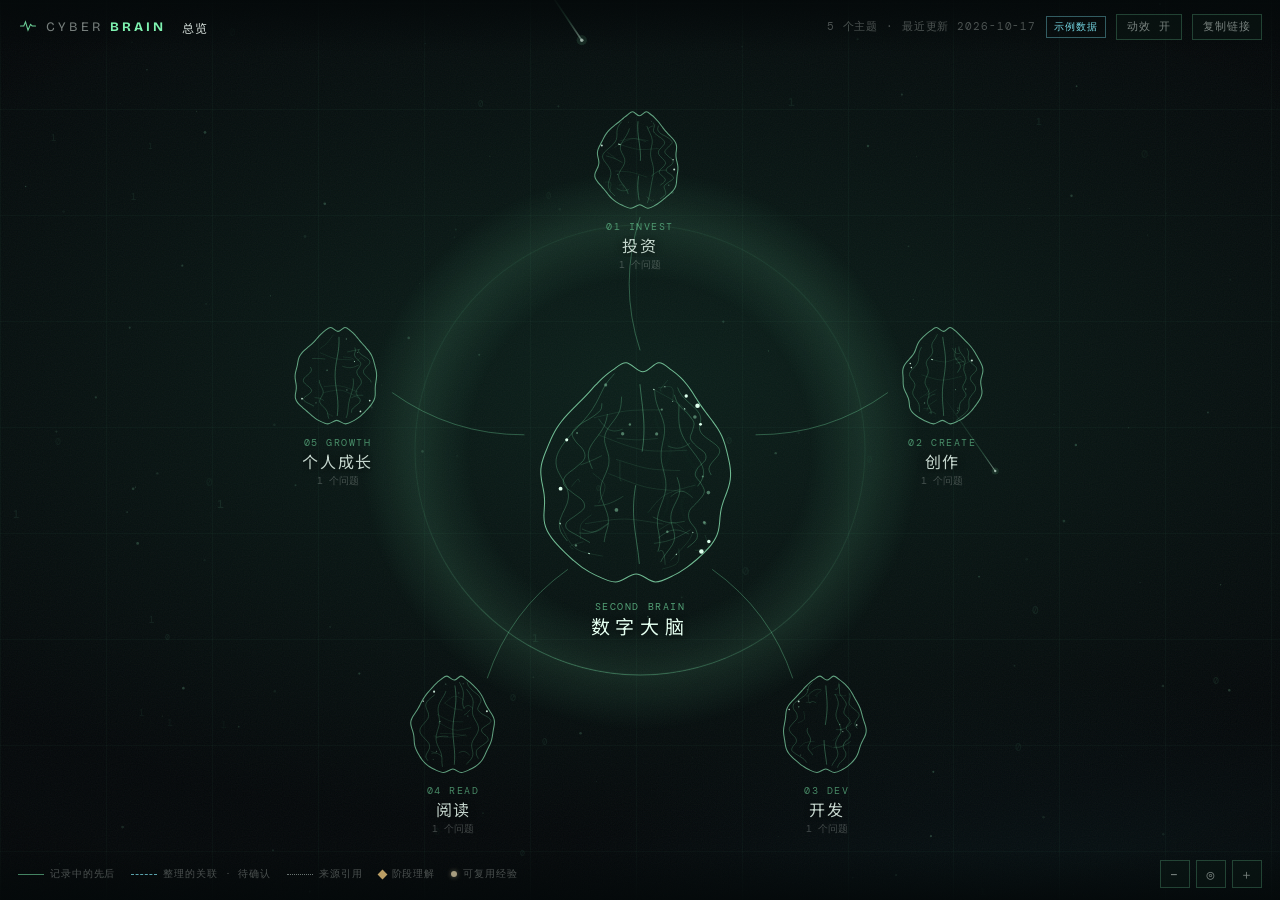
==== index.html @ 1985af45 "feat(share): copy current view link Co-Authored-By: Claude Code <noreply@anthropic.com>" ====
<!DOCTYPE html>
<html lang="zh-CN">
<head>
  <meta charset="UTF-8" />
  <meta name="viewport" content="width=device-width, initial-scale=1, viewport-fit=cover, maximum-scale=1" />
  <title>Cyber 第二大脑 · 神经网络视图</title>
  <link rel="preconnect" href="https://fonts.googleapis.com" />
  <link rel="preconnect" href="https://fonts.gstatic.com" crossorigin />
  <link
    href="https://fonts.googleapis.com/css2?family=Bricolage+Grotesque:opsz,wght@12..96,400;12..96,600;12..96,700&family=DM+Mono:wght@400;500&family=Noto+Sans+SC:wght@300;400;500&family=Noto+Serif+SC:wght@500;600&display=swap"
    rel="stylesheet"
  />
  <link rel="stylesheet" href="./src/styles.css" />
</head>
<body>
  <div id="app" class="app" data-motion="on">
    <canvas id="bg-canvas" class="bg-canvas" aria-hidden="true"></canvas>
    <div class="grain" aria-hidden="true"></div>
    <div class="vignette" aria-hidden="true"></div>

    <header class="top-bar">
      <div class="brand">
        <span class="brand-mark" aria-hidden="true">
          <svg viewBox="0 0 24 24"><path d="M3 12h4l2-5 3 10 3-7 2 2h4" /></svg>
        </span>
        <span class="brand-text">CYBER <b>BRAIN</b></span>
      </div>
      <nav class="breadcrumb" id="breadcrumb" aria-label="层级"></nav>
      <div class="top-actions">
        <span class="status-line" id="status-line"></span>
        <span class="sample-hint" id="sample-hint" hidden>示例数据</span>
        <button type="button" class="chip" id="motion-toggle" aria-pressed="false">动效 开</button>
        <button type="button" class="chip" id="copy-link" aria-live="polite">复制链接</button>
        <input
          type="text"
          class="copy-fallback"
          id="copy-fallback"
          readonly
          hidden
          aria-label="当前视角链接，可手动复制"
        />
        <button type="button" class="chip chip--back" id="back-btn" hidden>返回上层</button>
      </div>
    </header>

    <main class="stage" id="stage" aria-label="思考图谱画布">
      <div class="stars" id="stars" role="group" aria-label="天秤座：行为模式与可复用经验"></div>
      <svg class="edges" id="edges" aria-hidden="true">
        <defs>
          <marker id="arrow-recorded" markerWidth="7" markerHeight="7" refX="5.6" refY="3" orient="auto">
            <path d="M0,0 L6,3 L0,6 Z" />
          </marker>
          <marker id="arrow-inferred" markerWidth="7" markerHeight="7" refX="5.6" refY="3" orient="auto">
            <path d="M0,0 L6,3 L0,6 Z" />
          </marker>
          <marker id="arrow-warm" markerWidth="7" markerHeight="7" refX="5.6" refY="3" orient="auto">
            <path d="M0,0 L6,3 L0,6 Z" />
          </marker>
        </defs>
        <g id="edge-group"></g>
        <path id="popover-connector-path" class="popover-connector" />
      </svg>
      <div class="edge-tags" id="edge-tags" aria-hidden="true"></div>
      <div class="nodes" id="nodes" role="group" aria-label="大脑、问题与思考步骤"></div>
    </main>

    <aside class="popover" id="popover" hidden tabindex="-1" role="dialog" aria-labelledby="popover-title">
      <header class="popover-handle" id="popover-handle">
        <h2 class="popover-title" id="popover-title"></h2>
        <button type="button" class="popover-close" id="popover-close" aria-label="关闭浮框">
          <svg viewBox="0 0 12 12" aria-hidden="true"><path d="M1 1 L11 11 M11 1 L1 11" /></svg>
        </button>
      </header>
      <div class="popover-kicker" id="popover-kicker"></div>
      <div class="popover-body" id="popover-body"></div>
      <div class="popover-actions" id="popover-actions"></div>
    </aside>

    <footer class="bottom-bar">
      <div class="legend" aria-label="连线图例">
        <span class="legend-item"><i class="legend-line legend-line--recorded"></i>记录中的先后</span>
        <span class="legend-item"><i class="legend-line legend-line--inferred"></i>整理的关联 · 待确认</span>
        <span class="legend-item"><i class="legend-line legend-line--source"></i>来源引用</span>
        <span class="legend-item"><i class="legend-dot legend-dot--warm"></i>阶段理解</span>
        <span class="legend-item"><i class="legend-star" aria-hidden="true"></i>可复用经验</span>
      </div>
      <div class="view-controls">
        <button type="button" class="chip chip--icon" id="zoom-out" aria-label="缩小">−</button>
        <button type="button" class="chip chip--icon" id="zoom-reset" aria-label="复位视图">◎</button>
        <button type="button" class="chip chip--icon" id="zoom-in" aria-label="放大">＋</button>
      </div>
    </footer>

    <div class="intro" id="intro-overlay" hidden>
      <svg class="intro-brain" id="intro-brain" viewBox="-110 -110 220 220" aria-hidden="true"></svg>
      <div class="intro-caption" aria-hidden="true">
        <span class="intro-line">SYSTEM / PERSONAL NEURAL SPACE</span>
        <strong>CYBER <em>BRAIN</em></strong>
        <span class="intro-sub">0 1 0 1 · 你的记录正在成形</span>
      </div>
      <button type="button" class="intro-skip" id="intro-skip">跳过开场</button>
    </div>
  </div>

  <script src="./private-data/flomo.js"></script>
  <script src="./private-data/thoughts.js"></script>
  <script src="./private-data/lessons.js"></script>
  <script type="module" src="./src/main.js"></script>
</body>
</html>
---- src/styles.css ----
@import url("./tokens.css");

/* ==========================================================================
   Cyber 第二大脑 — 神经网络视图
   Dark neural space: hairline vectors, restrained glow, one fixed canvas.
   Brightness and line type carry meaning; fills are kept to a minimum.
   ========================================================================== */

* {
  box-sizing: border-box;
}

html,
body {
  height: 100%;
  margin: 0;
  overflow: hidden;
  overscroll-behavior: none;
  background: var(--void);
  color: var(--text);
  font-family: var(--font-cjk);
  -webkit-font-smoothing: antialiased;
  -webkit-tap-highlight-color: transparent;
}

button {
  font: inherit;
  color: inherit;
}

/* Author `display` values must not override the hidden attribute, or an
   invisible full-screen layer keeps receiving every click. */
[hidden] {
  display: none !important;
}

.app {
  position: fixed;
  inset: 0;
  height: 100dvh;
  overflow: hidden;
  background:
    radial-gradient(118% 82% at 50% 42%, rgba(18, 54, 42, 0.5) 0%, rgba(4, 9, 10, 0) 62%),
    radial-gradient(60% 50% at 82% 110%, rgba(12, 44, 48, 0.32) 0%, rgba(4, 9, 10, 0) 70%),
    var(--void);
}

.bg-canvas {
  position: absolute;
  inset: 0;
  width: 100%;
  height: 100%;
}

.vignette {
  position: absolute;
  inset: 0;
  pointer-events: none;
  background: radial-gradient(130% 100% at 50% 50%, rgba(0, 0, 0, 0) 52%, rgba(0, 0, 0, 0.62) 100%);
}

/* ------------------------------------------------------------------ chrome */

.top-bar,
.bottom-bar {
  position: absolute;
  left: 0;
  right: 0;
  z-index: 60;
  display: flex;
  align-items: center;
  gap: var(--space-5);
  padding: var(--space-4) var(--space-6);
  font-family: var(--font-mono);
  font-size: var(--fs-small);
  letter-spacing: 0.08em;
}

/* Fixed bar heights keep the usable canvas area constant, so adding a
   breadcrumb or changing the status text can never nudge the graph. */
.top-bar {
  top: 0;
  min-height: 54px;
  justify-content: space-between;
  background: linear-gradient(180deg, rgba(4, 9, 10, 0.88) 0%, rgba(4, 9, 10, 0) 100%);
}

.bottom-bar {
  bottom: 0;
  min-height: 52px;
  justify-content: space-between;
  background: linear-gradient(0deg, rgba(4, 9, 10, 0.88) 0%, rgba(4, 9, 10, 0) 100%);
}

.brand {
  display: flex;
  align-items: center;
  gap: var(--space-2);
  white-space: nowrap;
}

.brand-mark svg {
  width: 20px;
  height: 20px;
  fill: none;
  stroke: var(--green);
  stroke-width: 1.3;
  stroke-linecap: round;
  opacity: 0.85;
}

.brand-text {
  font-family: var(--font-display);
  font-size: 13px;
  letter-spacing: 0.24em;
  color: var(--text-dim);
}

.brand-text b {
  color: var(--green);
  font-weight: 700;
}

.breadcrumb {
  display: flex;
  align-items: center;
  gap: var(--space-1);
  min-width: 0;
  flex: 1;
  overflow: hidden;
  white-space: nowrap;
}

.crumb {
  border: 0;
  background: none;
  padding: 2px 0;
  font-family: var(--font-cjk);
  font-size: 12px;
  letter-spacing: 0.04em;
  color: var(--text-faint);
  cursor: pointer;
  white-space: nowrap;
  transition: color 0.18s ease;
}

.crumb:hover,
.crumb:focus-visible {
  color: var(--green);
  outline: none;
}

.crumb.is-current {
  color: var(--text);
}

.crumb-sep {
  color: rgba(126, 242, 176, 0.26);
}

.top-actions {
  display: flex;
  align-items: center;
  gap: var(--space-3);
  white-space: nowrap;
}

.status-line {
  color: var(--text-faint);
  font-size: var(--fs-meta);
}

.sample-hint {
  padding: 3px 7px;
  border: 1px solid rgba(116, 212, 224, 0.4);
  color: var(--cool);
  font-size: 10px;
}

.chip {
  border: 1px solid rgba(126, 242, 176, 0.22);
  background: rgba(10, 24, 20, 0.5);
  color: var(--text-dim);
  padding: 5px var(--space-3);
  font-family: var(--font-mono);
  font-size: var(--fs-meta);
  letter-spacing: 0.1em;
  cursor: pointer;
  transition: border-color 0.18s ease, color 0.18s ease, background 0.18s ease;
}

.chip:hover,
.chip:focus-visible {
  border-color: rgba(126, 242, 176, 0.6);
  color: var(--green);
  outline: none;
}

.chip--back {
  border-color: rgba(126, 242, 176, 0.42);
  color: var(--green);
}

.chip--icon {
  width: 30px;
  height: 28px;
  padding: 0;
  font-size: 13px;
  line-height: 1;
}

/* Clipboard blocked: drop a read-only field under the top bar instead of
   failing. Absolute so the header never reflows. */
.copy-fallback {
  position: absolute;
  top: calc(100% - 6px);
  right: var(--space-6);
  width: min(300px, calc(100vw - 2 * var(--space-4)));
  padding: 5px var(--space-3);
  border: 1px solid rgba(126, 242, 176, 0.42);
  background: rgba(10, 24, 20, 0.94);
  color: var(--green);
  font-family: var(--font-mono);
  font-size: var(--fs-meta);
  letter-spacing: 0.02em;
}

.copy-fallback:focus-visible {
  outline: none;
  border-color: rgba(126, 242, 176, 0.7);
}

@media (max-width: 860px) {
  .copy-fallback {
    right: var(--space-4);
  }
}

.legend {
  display: flex;
  align-items: center;
  gap: var(--space-5);
  color: var(--text-faint);
  font-size: 10px;
  flex-wrap: wrap;
}

.legend-item {
  display: inline-flex;
  align-items: center;
  gap: var(--space-1);
}

.legend-line {
  width: 26px;
  height: 0;
  border-top: 1.2px solid var(--green-soft);
}

.legend-line--inferred {
  border-top-style: dashed;
  border-top-color: rgba(116, 212, 224, 0.75);
}

.legend-line--source {
  border-top-style: dotted;
  border-top-color: rgba(205, 222, 216, 0.5);
}

.legend-dot {
  width: 7px;
  height: 7px;
  transform: rotate(45deg);
}

.legend-dot--warm {
  background: rgba(232, 195, 122, 0.8);
}

.view-controls {
  display: flex;
  gap: var(--space-1);
}

/* ------------------------------------------------------------------- stage */

.stage {
  position: absolute;
  inset: 0;
  overflow: hidden;
  touch-action: none;
  cursor: grab;
}

.stage:active {
  cursor: grabbing;
}

.edges,
.edge-tags,
.nodes {
  position: absolute;
  inset: 0;
  width: 100%;
  height: 100%;
}

.edges {
  overflow: visible;
  pointer-events: none;
}

.edge-tags,
.nodes {
  pointer-events: none;
}

/* ------------------------------------------------------------------- edges */

.edge-line,
.edge-flow,
.popover-connector {
  fill: none;
  stroke-linecap: round;
}

.edge {
  transition: opacity 0.26s ease;
}

.edge--core-theme .edge-line {
  stroke: var(--green-mid);
  stroke-width: 1;
}

.edge--theme-idea .edge-line {
  stroke: rgba(126, 242, 176, 0.34);
  stroke-width: 1.1;
}

.edge--recorded .edge-line {
  stroke: rgba(160, 243, 199, 0.5);
  stroke-width: 1.3;
  marker-end: url(#arrow-recorded);
}

.edge--inferred .edge-line {
  stroke: var(--cool-soft);
  stroke-width: 1.15;
  stroke-dasharray: 5 6;
  marker-end: url(#arrow-inferred);
}

.edge--source .edge-line {
  stroke: rgba(205, 222, 216, 0.3);
  stroke-width: 1;
  stroke-dasharray: 1.6 5;
}

.edge--conclusion .edge-line {
  stroke: var(--warm-soft);
  stroke-width: 1.2;
  marker-end: url(#arrow-warm);
}

.edge.is-dim {
  opacity: 0.26;
}

.edge.is-active .edge-line,
.edge.is-hover .edge-line {
  stroke: rgba(205, 255, 226, 0.82);
}

.edge--inferred.is-active .edge-line,
.edge--inferred.is-hover .edge-line {
  stroke: rgba(158, 234, 244, 0.9);
}

.edge--conclusion.is-active .edge-line {
  stroke: rgba(246, 219, 165, 0.86);
}

.edge-flow {
  stroke: transparent;
  stroke-width: 2.2;
  stroke-dasharray: 7 93;
}

.edge.is-flowing .edge-flow {
  stroke: rgba(216, 255, 233, 0.92);
  animation: edgeFlow 2.4s linear infinite;
}

/* Click highlight flashes the base line only, so it never restarts the loop on .edge-flow. */
.edge.is-pulsing .edge-line {
  animation: edgeFlash 0.9s ease-out 1;
}

@keyframes edgeFlow {
  from {
    stroke-dashoffset: 100;
  }
  to {
    stroke-dashoffset: -3;
  }
}

@keyframes edgeFlash {
  from {
    stroke: rgba(255, 255, 255, 0.95);
    stroke-width: 2.6;
  }
}

#arrow-recorded path {
  fill: rgba(170, 246, 205, 0.68);
}

#arrow-inferred path {
  fill: rgba(130, 220, 232, 0.72);
}

#arrow-warm path {
  fill: rgba(236, 203, 140, 0.72);
}

.popover-connector {
  stroke: rgba(126, 242, 176, 0.42);
  stroke-width: 1;
  stroke-dasharray: 3 4;
  opacity: 0;
  transition: opacity 0.2s ease;
}

.popover-connector.is-visible {
  opacity: 1;
}

.edge-tag {
  position: absolute;
  left: 0;
  top: 0;
  margin: -9px 0 0 -42px;
  width: 84px;
  text-align: center;
  font-family: var(--font-mono);
  font-size: var(--fs-kicker);
  letter-spacing: 0.08em;
  color: rgba(158, 234, 244, 0.9);
  background: rgba(4, 12, 14, 0.82);
  border: 1px solid rgba(116, 212, 224, 0.28);
  padding: 2px 0;
  opacity: 0;
  transition: opacity 0.2s ease;
}

.edge-tag.is-visible {
  opacity: 1;
}

/* ------------------------------------------------------------------- nodes */

.node {
  position: absolute;
  left: 0;
  top: 0;
  width: var(--art, 60px);
  height: var(--art, 60px);
  padding: 0;
  border: 0;
  background: none;
  pointer-events: auto;
  cursor: pointer;
  --brain: 1;
}

.node-art {
  position: absolute;
  inset: 0;
  width: 100%;
  height: 100%;
  clip-path: circle(50%);
  pointer-events: auto;
  cursor: pointer;
  opacity: var(--brain);
  transition: opacity 0.3s ease, filter 0.3s ease;
}

.node-art svg {
  width: 100%;
  height: 100%;
  overflow: visible;
}

.node-art svg path,
.node-art svg circle,
.node-art svg rect {
  vector-effect: non-scaling-stroke;
}

.node:focus-visible {
  outline: none;
}

.node:focus-visible .node-art {
  outline: 1px solid rgba(126, 242, 176, 0.75);
  outline-offset: 3px;
  border-radius: 50%;
}

.node-index {
  position: absolute;
  left: 50%;
  top: 50%;
  transform: translate(-50%, -50%);
  font-family: var(--font-mono);
  font-size: 10px;
  letter-spacing: 0.04em;
  color: rgba(216, 255, 232, 0.78);
  pointer-events: none;
}

.node-sources {
  position: absolute;
  right: 2%;
  top: 2%;
  min-width: 13px;
  height: 13px;
  border-radius: 7px;
  border: 1px solid rgba(116, 212, 224, 0.45);
  background: rgba(5, 16, 18, 0.9);
  color: rgba(158, 234, 244, 0.9);
  font-family: var(--font-mono);
  font-size: 8.5px;
  line-height: 11px;
  text-align: center;
  pointer-events: none;
}

.node-label {
  position: absolute;
  display: flex;
  flex-direction: column;
  gap: 2px;
  width: max-content;
  max-width: 172px;
  text-align: center;
  pointer-events: auto;
  cursor: pointer;
  opacity: var(--brain);
  transition: opacity 0.3s ease;
}

.label--bottom {
  left: 50%;
  top: calc(100% + 9px);
  transform: translateX(-50%);
}

.label--top {
  left: 50%;
  bottom: calc(100% + 9px);
  transform: translateX(-50%);
}

.label--right-fixed {
  left: calc(100% + 11px);
  top: 50%;
  transform: translateY(-50%);
  text-align: left;
  align-items: flex-start;
  max-width: 148px;
}

/* Art fills only part of its box, so labels are pulled back toward the shape. */
.node[data-type="core"] .node-label,
.node[data-type="theme"] .node-label {
  --pull: calc(var(--art) * -0.09);
}

.node[data-type="idea"] .node-label,
.node[data-type="step"] .node-label,
.node[data-type="conclusion"] .node-label,
.node[data-type="source"] .node-label {
  --pull: calc(var(--art) * -0.19);
}

.label--bottom {
  margin-top: var(--pull, 0px);
}

.label--top {
  margin-bottom: var(--pull, 0px);
}

.label--right-fixed {
  margin-left: var(--pull, 0px);
}

.node-kicker {
  font-family: var(--font-mono);
  font-size: var(--fs-kicker);
  line-height: 1.2;
  letter-spacing: 0.16em;
  text-transform: uppercase;
  color: rgba(126, 242, 176, 0.62);
}

.node-title {
  font-size: 13px;
  line-height: 1.34;
  font-weight: 400;
  color: var(--text);
  display: -webkit-box;
  -webkit-line-clamp: 2;
  -webkit-box-orient: vertical;
  overflow: hidden;
  text-shadow: 0 1px 10px rgba(0, 0, 0, 0.85);
}

.node-note {
  font-family: var(--font-mono);
  font-size: var(--fs-kicker);
  color: var(--text-faint);
}

/* type-specific typography and brightness */

.node[data-type="core"] .node-title {
  font-family: var(--font-display);
  font-size: var(--fs-core);
  letter-spacing: 0.3em;
  color: #e4fff0;
}

.node[data-type="theme"] .node-title {
  font-size: var(--fs-theme);
  letter-spacing: 0.1em;
  color: #e2f4ea;
}

.node[data-type="idea"] .node-title {
  font-size: var(--fs-title);
  color: #e7f6ee;
  max-width: 184px;
}

.node[data-type="step"] .node-title {
  font-size: var(--fs-body);
  max-width: 158px;
}

.node[data-type="source"] .node-title,
.node[data-type="source"] .node-kicker {
  color: rgba(199, 226, 232, 0.86);
}

.node[data-type="source"] .node-title {
  font-size: 11.5px;
  max-width: 140px;
}

.node[data-type="conclusion"] .node-kicker {
  color: rgba(236, 203, 140, 0.88);
}

.node[data-type="conclusion"] .node-title {
  font-size: var(--fs-body);
  color: #f3e3c4;
  max-width: 168px;
}

/* Dimmed, peripheral nodes keep their name only: no code, no counts. */
.node[data-role="theme-away"] .node-kicker,
.node[data-role="theme-away"] .node-note,
.node[data-role="core-away"] .node-kicker,
.node[data-role="core-away"] .node-note,
.node[data-role="idea-away"] .node-kicker,
.node[data-role="idea-away"] .node-note {
  display: none;
}

.node[data-role="theme-away"] .node-title,
.node[data-role="idea-away"] .node-title {
  font-size: 12px;
  letter-spacing: 0.04em;
  max-width: 124px;
}

.node[data-role="theme"] {
  --brain: 0.86;
}

.node[data-role="theme-away"],
.node[data-role="core-away"],
.node[data-role="idea-away"] {
  --brain: 0.4;
}

.node[data-state="dim"] {
  --brain: 0.42;
}

.node[data-state="dim"][data-role="theme-away"],
.node[data-state="dim"][data-role="core-away"],
.node[data-state="dim"][data-role="idea-away"] {
  --brain: 0.34;
}

.node[data-state="active"] {
  --brain: 0.95;
}

.node[data-state="selected"] {
  --brain: 1;
}

.node[data-state="selected"] .node-art {
  filter: drop-shadow(0 0 7px rgba(126, 242, 176, 0.42));
}

.node[data-state="selected"] .node-title {
  color: #f2fff8;
}

.node.is-hover {
  --brain: 1;
}

.node.is-hover .node-art {
  filter: drop-shadow(0 0 5px var(--green-mid));
}

.node.is-entering .node-art,
.node.is-entering .node-label {
  opacity: 0;
}

.node.is-held .node-art,
.node.is-held .node-label {
  opacity: 0;
}

.node.is-exiting {
  --brain: 0;
}

/* --------------------------------------------------------------- brain art */

.brain-contour {
  fill: none;
  stroke: rgba(150, 247, 193, 0.72);
  stroke-width: 1.05px;
}

.brain-fissure {
  fill: none;
  stroke: rgba(126, 242, 176, 0.4);
  stroke-width: 0.9px;
}

.brain-gyrus {
  fill: none;
  stroke: var(--green-mid);
  stroke-width: 0.8px;
}

.brain-sulcus {
  fill: none;
  stroke: rgba(126, 242, 176, 0.24);
  stroke-width: 0.7px;
}

.brain-fibre {
  fill: none;
  stroke: rgba(126, 242, 176, 0.15);
  stroke-width: 0.7px;
}

.brain-pulse {
  fill: none;
  stroke: rgba(205, 255, 228, 0.85);
  stroke-width: 1.1px;
  stroke-dasharray: 4 96;
  animation: brainFlow 4s linear infinite;
}

.brain-junction {
  fill: rgba(170, 252, 206, 0.42);
  stroke: none;
}

.brain-spark {
  fill: #dcffec;
  stroke: none;
  animation: spark 2.5s ease-in-out infinite;
}

.brain-layer--far {
  opacity: 0.3;
  filter: blur(1.3px);
}

.brain-layer--far .brain-contour {
  stroke: rgba(96, 188, 146, 0.5);
}

@keyframes brainFlow {
  from {
    stroke-dashoffset: 100;
  }
  to {
    stroke-dashoffset: -100;
  }
}

@keyframes spark {
  0%,
  100% {
    opacity: 0.25;
  }
  50% {
    opacity: 0.95;
  }
}

.node[data-newest="true"] .glyph-halo {
  animation: haloPulse 4.4s ease-in-out infinite;
}

@keyframes haloPulse {
  0%,
  100% {
    opacity: 0.1;
  }
  50% {
    opacity: 0.34;
  }
}

/* ------------------------------------------------------------- node glyphs */

.glyph-halo {
  fill: rgba(126, 242, 176, 0.05);
  stroke: none;
}

.glyph-ring {
  fill: none;
  stroke: rgba(126, 242, 176, 0.62);
  stroke-width: 1.1px;
}

.glyph-spike {
  fill: none;
  stroke: var(--green-mid);
  stroke-width: 0.8px;
}

.glyph-core {
  fill: rgba(22, 64, 48, 0.55);
  stroke: rgba(150, 247, 193, 0.7);
  stroke-width: 1px;
}

.glyph-pupil {
  fill: rgba(198, 253, 221, 0.78);
  stroke: none;
}

.glyph-pupil--warm {
  fill: rgba(243, 214, 158, 0.85);
}

.glyph-shape {
  fill: rgba(10, 30, 24, 0.66);
  stroke: rgba(150, 247, 193, 0.62);
  stroke-width: 1.05px;
}

.glyph-shape--warm {
  fill: rgba(42, 31, 12, 0.6);
  stroke: rgba(236, 203, 140, 0.76);
}

.glyph-shape--cool {
  fill: rgba(8, 24, 28, 0.66);
  stroke: rgba(176, 208, 214, 0.62);
}

.glyph-bracket,
.glyph-fold,
.glyph-rule {
  fill: none;
  stroke: rgba(205, 226, 232, 0.5);
  stroke-width: 0.9px;
}

.glyph-bracket {
  stroke: rgba(236, 203, 140, 0.6);
}

.node[data-state="selected"] .glyph-shape,
.node[data-state="selected"] .glyph-core {
  stroke: rgba(216, 255, 233, 0.95);
}

.node[data-state="selected"] .glyph-halo {
  fill: var(--green-faint);
}

/* ----------------------------------------------------------------- popover */

.popover {
  position: fixed;
  left: 0;
  top: 0;
  z-index: 90;
  display: flex;
  flex-direction: column;
  width: min(336px, calc(100vw - 24px));
  /* 高度随内容走；上限是画布可用高度：视口减上下栏，再留上下各 10px（对应 popover.js 的 MARGIN）。
     超过上限才由 .popover-body 内部滚动，头部和按钮不跟着滚。 */
  max-height: calc(100dvh - var(--inset-top) - var(--inset-bottom) - 20px);
  background: linear-gradient(180deg, rgba(8, 20, 18, 0.95) 0%, rgba(4, 12, 12, 0.95) 100%);
  border: 1px solid rgba(126, 242, 176, 0.26);
  border-radius: 3px;
  box-shadow: 0 20px 56px rgba(0, 0, 0, 0.6), inset 0 1px 0 rgba(126, 242, 176, 0.08);
  backdrop-filter: blur(12px);
  overflow: hidden;
  opacity: 0;
  transform-origin: top left;
  transition: opacity 0.2s ease;
}

.popover.is-open {
  opacity: 1;
}

.popover.is-dragging {
  transition: none;
  box-shadow: 0 26px 60px rgba(0, 0, 0, 0.7);
}

.popover-handle {
  flex: none;
  display: flex;
  align-items: flex-start;
  gap: var(--space-3);
  padding: 11px var(--space-4) var(--space-2);
  border-bottom: 1px solid var(--green-line);
  cursor: grab;
  touch-action: none;
}

.popover.is-dragging .popover-handle {
  cursor: grabbing;
}

.popover-title {
  margin: 0;
  font-size: var(--fs-title);
  font-weight: 500;
  line-height: 1.4;
  color: #eafff4;
  flex: 1;
}

.popover-close {
  flex: none;
  width: 22px;
  height: 22px;
  padding: 0;
  border: 1px solid rgba(126, 242, 176, 0.24);
  background: rgba(8, 22, 20, 0.6);
  cursor: pointer;
  display: grid;
  place-items: center;
}

.popover-close svg {
  width: 9px;
  height: 9px;
  fill: none;
  stroke: var(--green-soft);
  stroke-width: 1.4;
}

.popover-close:hover svg,
.popover-close:focus-visible svg {
  stroke: var(--green);
}

.popover-kicker {
  flex: none;
  display: flex;
  align-items: center;
  gap: var(--space-1);
  flex-wrap: wrap;
  padding: var(--space-2) var(--space-4) 0;
  font-family: var(--font-mono);
  font-size: var(--fs-kicker);
  letter-spacing: 0.1em;
  text-transform: uppercase;
  color: rgba(126, 242, 176, 0.68);
}

.popover-kicker i {
  color: var(--green-mid);
  font-style: normal;
}

.popover-body {
  flex: 1 1 auto;
  min-height: 0;
  padding: var(--space-3) var(--space-4) var(--space-4);
  overflow-y: auto;
  overscroll-behavior: contain;
  -webkit-overflow-scrolling: touch;
  scrollbar-width: thin;
  scrollbar-color: var(--green-mid) transparent;
}

.popover-body::-webkit-scrollbar {
  width: 6px;
}

.popover-body::-webkit-scrollbar-thumb {
  background: rgba(126, 242, 176, 0.26);
}

.popover-text {
  margin: 0 0 9px;
  font-size: var(--fs-body);
  line-height: 1.68;
  color: var(--text);
}

.popover-hint {
  margin: 0 0 var(--space-2);
  font-size: var(--fs-small);
  line-height: 1.6;
  color: var(--text-faint);
}

.popover-hint--pending {
  color: rgba(158, 234, 244, 0.8);
  border-left: 1px solid rgba(116, 212, 224, 0.4);
  padding-left: var(--space-2);
}

.popover-sub {
  margin: var(--space-4) 0 var(--space-1);
  font-family: var(--font-mono);
  font-size: var(--fs-kicker);
  font-weight: 500;
  letter-spacing: 0.16em;
  text-transform: uppercase;
  color: rgba(126, 242, 176, 0.6);
}

.popover-list {
  list-style: none;
  margin: 0;
  padding: 0;
  display: flex;
  flex-direction: column;
  gap: 5px;
}

.popover-link {
  width: 100%;
  display: flex;
  flex-direction: column;
  gap: 3px;
  padding: 7px 9px;
  text-align: left;
  border: 1px solid rgba(126, 242, 176, 0.14);
  background: rgba(10, 26, 22, 0.5);
  cursor: pointer;
  transition: border-color 0.18s ease, background 0.18s ease;
}

.popover-link:hover,
.popover-link:focus-visible {
  border-color: rgba(126, 242, 176, 0.46);
  background: rgba(14, 38, 30, 0.6);
  outline: none;
}

.popover-link span {
  font-size: 12px;
  line-height: 1.5;
  color: var(--text);
}

.popover-link small {
  font-family: var(--font-mono);
  font-size: var(--fs-kicker);
  color: var(--text-faint);
}

.popover-evidence {
  list-style: none;
  margin: 0 0 var(--space-3);
  padding: 0;
  counter-reset: evidence;
}

.popover-evidence li {
  counter-increment: evidence;
  display: flex;
  justify-content: space-between;
  gap: var(--space-3);
  padding: 5px 0 5px 20px;
  position: relative;
  border-bottom: 1px solid rgba(126, 242, 176, 0.08);
}

.popover-evidence li::before {
  content: counter(evidence, decimal-leading-zero);
  position: absolute;
  left: 0;
  font-family: var(--font-mono);
  font-size: var(--fs-kicker);
  color: rgba(126, 242, 176, 0.5);
}

.popover-evidence span {
  font-size: 11.5px;
  line-height: 1.5;
}

.popover-evidence small {
  flex: none;
  font-family: var(--font-mono);
  font-size: 9px;
  color: var(--text-faint);
}

.popover-quote {
  margin: 0 0 var(--space-3);
  padding: var(--space-2) var(--space-3);
  border-left: 2px solid rgba(126, 242, 176, 0.5);
  background: rgba(12, 32, 26, 0.5);
  font-size: var(--fs-body);
  line-height: 1.7;
  color: #e3f6ec;
}

.popover-raw {
  white-space: pre-wrap;
  font-size: 12px;
  line-height: 1.75;
  color: var(--text-dim);
  margin-bottom: 9px;
}

.popover-actions {
  flex: none;
  display: flex;
  gap: var(--space-2);
  padding: 9px var(--space-4);
  border-top: 1px solid var(--green-line);
}

.popover-btn {
  flex: 1;
  padding: 7px var(--space-3);
  border: 1px solid rgba(126, 242, 176, 0.32);
  background: rgba(12, 32, 26, 0.6);
  color: var(--green);
  font-family: var(--font-mono);
  font-size: var(--fs-meta);
  letter-spacing: 0.08em;
  cursor: pointer;
  transition: background 0.18s ease, border-color 0.18s ease;
}

.popover-btn:hover,
.popover-btn:focus-visible {
  background: rgba(18, 48, 38, 0.8);
  border-color: rgba(126, 242, 176, 0.6);
  outline: none;
}

/* ------------------------------------------------------------------- intro */

.intro {
  position: absolute;
  inset: 0;
  z-index: 120;
  display: grid;
  place-items: center;
  background: radial-gradient(70% 60% at 50% 50%, rgba(6, 18, 15, 0.6) 0%, rgba(4, 8, 9, 0.95) 100%);
  opacity: 0;
  pointer-events: none;
  transition: opacity 0.4s ease;
}

.intro.is-running {
  opacity: 1;
  pointer-events: auto;
}

.intro.is-leaving {
  opacity: 0;
  pointer-events: none;
}

.intro-brain {
  position: absolute;
  width: min(62vmin, 520px);
  height: min(62vmin, 520px);
  overflow: visible;
  animation: introSettle 3.4s cubic-bezier(0.2, 0.7, 0.2, 1) forwards;
}

.intro .intro-brain path {
  stroke-dasharray: 100;
  stroke-dashoffset: 100;
  animation: introDraw 2.1s cubic-bezier(0.22, 0.7, 0.2, 1) forwards;
}

.intro .intro-brain .brain-layer--shell path {
  animation-delay: 0.15s;
}

.intro .intro-brain .brain-layer--gyri path {
  animation-delay: 0.55s;
}

.intro .intro-brain .brain-layer--fibres path {
  animation-delay: 1.1s;
}

.intro .intro-brain circle {
  opacity: 0;
  animation: introDots 1.3s ease forwards 1.6s;
}

@keyframes introDraw {
  to {
    stroke-dashoffset: 0;
  }
}

@keyframes introDots {
  to {
    opacity: 1;
  }
}

@keyframes introSettle {
  0% {
    transform: scale(1.34) rotate(-2deg);
    opacity: 0.1;
  }
  45% {
    opacity: 1;
  }
  100% {
    transform: scale(0.98) rotate(0deg);
    opacity: 1;
  }
}

.intro-caption {
  position: absolute;
  bottom: 14%;
  text-align: center;
  display: flex;
  flex-direction: column;
  gap: 7px;
  font-family: var(--font-mono);
  font-size: 10px;
  letter-spacing: 0.3em;
  color: var(--text-faint);
  animation: introFade 1.4s ease forwards 1.1s;
  opacity: 0;
}

.intro-caption strong {
  font-family: var(--font-display);
  font-size: 26px;
  font-weight: 600;
  letter-spacing: 0.34em;
  color: #e7fff3;
}

.intro-caption em {
  font-style: normal;
  color: var(--green);
}

.intro-sub {
  letter-spacing: 0.22em;
}

@keyframes introFade {
  to {
    opacity: 1;
  }
}

.intro-skip {
  position: absolute;
  right: 20px;
  bottom: 20px;
  padding: var(--space-1) var(--space-4);
  border: 1px solid var(--green-mid);
  background: rgba(8, 20, 18, 0.6);
  color: var(--text-dim);
  font-family: var(--font-mono);
  font-size: var(--fs-meta);
  letter-spacing: 0.12em;
  pointer-events: auto;
  cursor: pointer;
}

.intro-skip:hover {
  color: var(--green);
  border-color: var(--green-soft);
}

/* --------------------------------------------------------- reduced motion */

.app[data-motion="off"] .brain-pulse,
.app[data-motion="off"] .edge-flow {
  display: none;
}

.app[data-motion="off"] .star-glyph,
.app[data-motion="off"] .constellation {
  transition: none !important;
}

.app[data-motion="off"] .node,
.app[data-motion="off"] .brain-spark,
.app[data-motion="off"] .glyph-halo,
.app[data-motion="off"] .node-art,
.app[data-motion="off"] .node-label,
.app[data-motion="off"] .edge,
.app[data-motion="off"] .edge-line,
.app[data-motion="off"] .popover,
.app[data-motion="off"] .intro-brain,
.app[data-motion="off"] .intro-caption {
  animation: none !important;
  transition: none !important;
}

/* ------------------------------------------------------------- responsive */

@media (max-width: 860px) {
  .status-line {
    display: none;
  }

  .top-bar,
  .bottom-bar {
    padding: var(--space-3) var(--space-4);
    gap: var(--space-3);
  }

  .brand-text {
    display: none;
  }

  .legend {
    gap: var(--space-3);
    font-size: 9px;
  }

  .legend-line {
    width: 18px;
  }

  .node[data-type="core"] .node-title {
    font-size: var(--fs-theme);
    letter-spacing: 0.22em;
  }

  .node[data-type="theme"] .node-title {
    font-size: 14.5px;
  }

  .node[data-type="idea"] .node-title {
    font-size: 13px;
    max-width: 164px;
  }

  .node-label {
    max-width: 150px;
  }

  .label--right-fixed {
    max-width: 128px;
  }

  /* On a phone the dimmed outer brains are shapes only; tapping focuses them. */
  .node[data-role="theme-away"] .node-label,
  .node[data-role="core-away"] .node-label,
  .node[data-role="idea-away"] .node-label {
    display: none;
  }

  .popover {
    width: min(320px, calc(100vw - 20px));
  }
}

@media (max-width: 480px) {
  .legend-item:nth-child(n + 3) {
    display: none;
  }
}

@media (max-height: 620px) {
  .legend-item:nth-child(n + 3) {
    display: none;
  }

  .popover-text,
  .popover-raw,
  .popover-quote {
    font-size: 12px;
    line-height: 1.6;
  }
}

/* ------------------------------------------------------- 天秤座：经验层
   铺在链条和节点之下的背景。主星是行为模式，小星是经验，
   线只连主星。默认压得很暗，悬停才把所在的那一片提亮。
   只有星点本身能点，星空其余部分不挡链条。 */

.stars {
  position: absolute;
  inset: 0;
  z-index: 5;
  pointer-events: none;
}

.star {
  position: absolute;
  left: 0;
  top: 0;
  margin: 0;
  padding: 0;
  border: 0;
  background: none;
  pointer-events: none;
  --star: rgba(214, 196, 150, 0.34);
}

.star--lesson {
  width: 44px;
  height: 44px;
  margin: -22px 0 0 -22px;
  pointer-events: auto;
  cursor: pointer;
}

.star--pattern {
  width: 52px;
  height: 52px;
  margin: -26px 0 0 -26px;
  pointer-events: auto;
  cursor: pointer;
}

.star--field {
  width: 28px;
  height: 28px;
  margin: -14px 0 0 -14px;
}

.star-glyph {
  position: absolute;
  left: 50%;
  top: 50%;
  border-radius: 50%;
  background: var(--star);
  box-shadow: 0 0 5px rgba(214, 196, 150, 0.16);
  transform: translate(-50%, -50%);
  transition: transform 0.25s ease, background 0.25s ease, box-shadow 0.25s ease;
}

.star--lesson .star-glyph {
  width: 3px;
  height: 3px;
}

.star--pattern .star-glyph {
  width: 5.5px;
  height: 5.5px;
  background: rgba(236, 220, 176, 0.72);
  box-shadow: 0 0 8px rgba(236, 220, 176, 0.28);
}

.star--pattern[data-magnitude="2"] .star-glyph {
  width: 4.5px;
  height: 4.5px;
}

.star--pattern[data-magnitude="3"] .star-glyph {
  width: 3.5px;
  height: 3.5px;
}

.star--field .star-glyph {
  width: 2px;
  height: 2px;
  background: rgba(214, 196, 150, 0.22);
  box-shadow: none;
}

.star--field[data-magnitude="1"] .star-glyph {
  width: 3px;
  height: 3px;
  background: rgba(214, 196, 150, 0.32);
}

/* 待确认的经验更淡，没有光晕。 */
.star[data-pending="true"] {
  --star: rgba(205, 222, 216, 0.2);
}

.star[data-pending="true"] .star-glyph {
  box-shadow: none;
}

.star--lesson:hover .star-glyph,
.star--lesson:focus-visible .star-glyph,
.star--lesson.is-hot .star-glyph,
.star--lesson.is-open .star-glyph {
  background: rgba(246, 232, 198, 0.92);
  transform: translate(-50%, -50%) scale(1.8);
  box-shadow: 0 0 7px rgba(246, 232, 198, 0.55);
}

.star--pattern:hover .star-glyph,
.star--pattern:focus-visible .star-glyph,
.star--pattern.is-hot .star-glyph,
.star--pattern.is-open .star-glyph {
  background: rgba(250, 238, 210, 0.96);
  transform: translate(-50%, -50%) scale(1.5);
  box-shadow: 0 0 12px rgba(246, 232, 198, 0.6);
}

.star:focus-visible {
  outline: none;
}

.star:focus-visible .star-glyph {
  outline: 1px solid rgba(232, 214, 166, 0.7);
  outline-offset: 4px;
}

.constellations {
  pointer-events: none;
}

.constellation {
  fill: none;
  stroke: rgba(214, 196, 150, 0.09);
  stroke-width: 0.6;
  transition: stroke 0.3s ease, stroke-width 0.3s ease;
}

.constellation.is-hot {
  stroke: rgba(236, 220, 176, 0.55);
  stroke-width: 1;
}

.legend-star {
  width: 6px;
  height: 6px;
  border-radius: 50%;
  background: rgba(236, 220, 176, 0.7);
  box-shadow: 0 0 5px rgba(236, 220, 176, 0.4);
}

/* ------------------------------------------------------- 断语卡
   跟链条弹窗用同一张面板，但内容是论赞：衬线大字一句，
   下面一行小字是出处和所属模式。留白比信息密度重要。

   高度规则：随内容自适应，不锁死。只有当内容超过画布可用空间
   （扣除顶栏、底栏、边距）时才在卡片内部滚动，页面本身不滚动。 */

.popover:has(.verdict) {
  width: min(420px, calc(100vw - 32px));
  background: rgba(7, 9, 8, 0.94);
  border-color: rgba(214, 196, 150, 0.16);
  box-shadow: 0 24px 60px rgba(0, 0, 0, 0.55);
}

.popover:has(.verdict) .popover-handle {
  padding: var(--space-2) var(--space-3) 0;
  border-bottom: 0;
}

.popover:has(.verdict) .popover-title {
  display: none;
}

.popover:has(.verdict) .popover-close {
  border-color: rgba(214, 196, 150, 0.2);
}

.popover:has(.verdict) .popover-close svg {
  stroke: rgba(214, 196, 150, 0.55);
}

.popover:has(.verdict) .popover-body {
  padding: var(--space-1) 34px 30px;
}

.verdict {
  display: flex;
  flex-direction: column;
  gap: var(--space-6);
}

.verdict-mark {
  margin: 0;
  font-family: var(--font-serif);
  font-size: 12px;
  font-weight: 500;
  letter-spacing: 0.42em;
  color: rgba(214, 196, 150, 0.55);
}

.verdict-text {
  margin: 0;
  font-family: var(--font-serif);
  font-size: 20px;
  font-weight: 500;
  line-height: 1.7;
  letter-spacing: 0.02em;
  text-wrap: pretty;
  color: #f4ecdc;
}

.verdict-line {
  margin: 2px 0 0;
  display: flex;
  flex-wrap: wrap;
  align-items: baseline;
  gap: 7px;
  font-family: var(--font-mono);
  font-size: var(--fs-meta);
  letter-spacing: 0.06em;
  color: rgba(214, 196, 150, 0.5);
}

.verdict-line i {
  font-style: normal;
  color: rgba(214, 196, 150, 0.28);
}

.verdict-source {
  padding: 0;
  border: 0;
  background: none;
  font: inherit;
  letter-spacing: inherit;
  color: rgba(232, 214, 166, 0.78);
  cursor: pointer;
  text-decoration: underline;
  text-decoration-color: rgba(214, 196, 150, 0.28);
  text-underline-offset: 3px;
}

.verdict-source:hover,
.verdict-source:focus-visible {
  color: #f4ecdc;
  text-decoration-color: rgba(244, 236, 220, 0.6);
  outline: none;
}

.verdict-flag {
  margin: -6px 0 0;
  display: flex;
  gap: var(--space-2);
}

.verdict-flag span {
  font-family: var(--font-mono);
  font-size: var(--fs-kicker);
  letter-spacing: 0.16em;
  color: rgba(158, 234, 244, 0.72);
}

.verdict-note {
  margin: -6px 0 0;
  font-size: var(--fs-body);
  line-height: 1.75;
  text-wrap: pretty;
  color: var(--text-dim);
}

.verdict-members {
  list-style: none;
  margin: 0;
  padding: 4px 0 0;
  display: flex;
  flex-direction: column;
  gap: 2px;
  border-top: 1px solid rgba(214, 196, 150, 0.12);
}

.verdict-member {
  width: 100%;
  padding: var(--space-2) 0;
  border: 0;
  background: none;
  text-align: left;
  font-family: var(--font-serif);
  font-size: 13.5px;
  line-height: 1.65;
  color: rgba(244, 236, 220, 0.82);
  cursor: pointer;
}

.verdict-member:hover,
.verdict-member:focus-visible {
  color: #f4ecdc;
  outline: none;
}

@media (max-width: 860px) {
  .popover:has(.verdict) .popover-body {
    padding: 4px 22px 24px;
  }

  .verdict-text {
    font-size: 18px;
  }
}

@media (prefers-reduced-motion: reduce) {
  .brain-pulse,
  .edge-flow {
    display: none;
  }

  .brain-spark,
  .glyph-halo,
  .intro-brain,
  .intro-caption,
  .edge.is-pulsing .edge-line {
    animation: none !important;
  }
}

.grain {
  position: absolute;
  inset: 0;
  z-index: 0;
  pointer-events: none;
  opacity: 0.05;
  background-image: url("data:image/svg+xml;utf8,<svg xmlns='http://www.w3.org/2000/svg' width='140' height='140'><filter id='n'><feTurbulence type='fractalNoise' baseFrequency='0.85' numOctaves='2' stitchTiles='stitch'/></filter><rect width='100%' height='100%' filter='url(%23n)'/></svg>");
  background-size: 140px 140px;
}
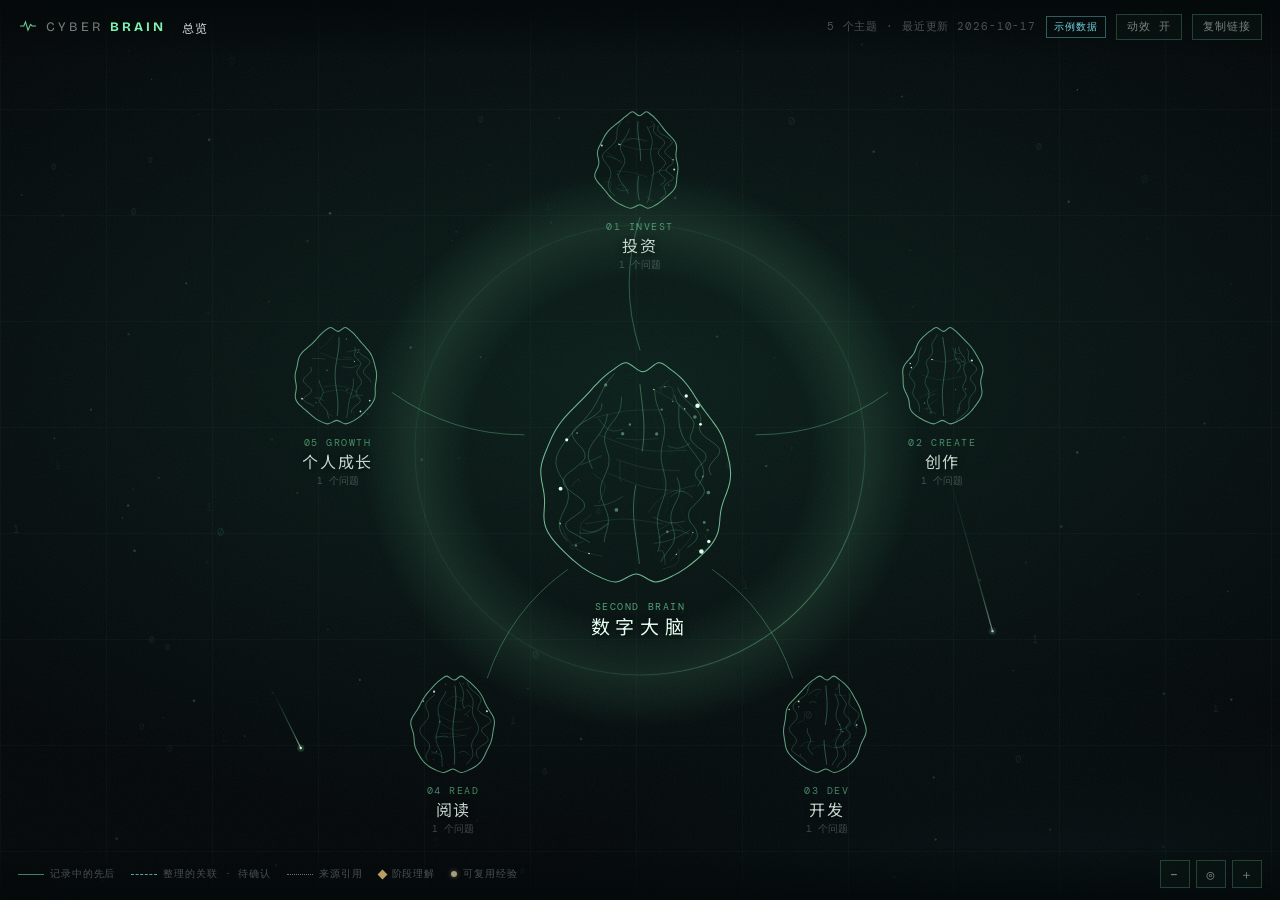
==== commit 80fa232d: "feat(parallax): three-layer depth parallax on pan Co-Authored-By: Claude Code <noreply@anthropic.com" ====
--- a/index.html
+++ b/index.html
@@ -15,6 +15,7 @@
 <body>
   <div id="app" class="app" data-motion="on">
     <canvas id="bg-canvas" class="bg-canvas" aria-hidden="true"></canvas>
+    <canvas id="meteor-canvas" class="meteor-canvas" aria-hidden="true"></canvas>
     <div class="grain" aria-hidden="true"></div>
     <div class="vignette" aria-hidden="true"></div>
 
@@ -44,7 +45,9 @@
     </header>
 
     <main class="stage" id="stage" aria-label="思考图谱画布">
-      <div class="stars" id="stars" role="group" aria-label="天秤座：行为模式与可复用经验"></div>
+      <div class="stars" id="stars" role="group" aria-label="天秤座：行为模式与可复用经验">
+        <svg class="constellation-lines" aria-hidden="true"></svg>
+      </div>
       <svg class="edges" id="edges" aria-hidden="true">
         <defs>
           <marker id="arrow-recorded" markerWidth="7" markerHeight="7" refX="5.6" refY="3" orient="auto">
--- a/src/styles.css
+++ b/src/styles.css
@@ -45,11 +45,16 @@
     var(--void);
 }
 
-.bg-canvas {
+.bg-canvas,
+.meteor-canvas {
   position: absolute;
   inset: 0;
   width: 100%;
   height: 100%;
+}
+
+.meteor-canvas {
+  pointer-events: none;
 }
 
 .vignette {
@@ -90,6 +95,59 @@
   min-height: 52px;
   justify-content: space-between;
   background: linear-gradient(0deg, rgba(4, 9, 10, 0.88) 0%, rgba(4, 9, 10, 0) 100%);
+}
+
+/* 时间条占底栏上沿，浮框通过 --inset-bottom 避让。 */
+.replay {
+  position: absolute;
+  bottom: 100%;
+  left: 24px;
+  right: 24px;
+  height: 24px;
+  display: flex;
+  align-items: center;
+  gap: 10px;
+  color: #7ef2b0;
+  background: rgba(4, 9, 10, 0.92);
+  border-top: 1px solid rgba(126, 242, 176, 0.2);
+  font-size: 10px;
+  letter-spacing: 0;
+}
+
+.replay-play {
+  flex: 0 0 36px;
+  height: 24px;
+  padding: 0;
+  border: 0;
+  color: inherit;
+  background: none;
+  cursor: pointer;
+  font-size: 11px;
+}
+
+.replay-play:disabled {
+  opacity: 0.4;
+  cursor: default;
+}
+
+.replay-range {
+  flex: 1;
+  min-width: 0;
+  height: 20px;
+  margin: 0;
+  accent-color: #7ef2b0;
+  cursor: ew-resize;
+}
+
+.replay-date {
+  flex: 0 0 auto;
+  font-variant-numeric: tabular-nums;
+  white-space: nowrap;
+}
+
+.replay :focus-visible {
+  outline: 1px solid #7ef2b0;
+  outline-offset: 1px;
 }
 
 .brand {
@@ -325,7 +383,7 @@
 }
 
 .edge {
-  transition: opacity 0.26s ease;
+  transition: opacity 0.2s ease;
 }
 
 .edge--core-theme .edge-line {
@@ -367,13 +425,11 @@
   opacity: 0.26;
 }
 
-.edge.is-active .edge-line,
-.edge.is-hover .edge-line {
+.edge.is-active .edge-line {
   stroke: rgba(205, 255, 226, 0.82);
 }
 
-.edge--inferred.is-active .edge-line,
-.edge--inferred.is-hover .edge-line {
+.edge--inferred.is-active .edge-line {
   stroke: rgba(158, 234, 244, 0.9);
 }
 
@@ -393,7 +449,8 @@
 }
 
 /* Click highlight flashes the base line only, so it never restarts the loop on .edge-flow. */
-.edge.is-pulsing .edge-line {
+.edge.is-pulsing .edge-line,
+.edge.is-replay-flash .edge-line {
   animation: edgeFlash 0.9s ease-out 1;
 }
 
@@ -473,6 +530,7 @@
   pointer-events: auto;
   cursor: pointer;
   --brain: 1;
+  transition: opacity 0.2s ease;
 }
 
 .node-art {
@@ -724,12 +782,9 @@
   color: #f2fff8;
 }
 
-.node.is-hover {
-  --brain: 1;
-}
-
-.node.is-hover .node-art {
-  filter: drop-shadow(0 0 5px var(--green-mid));
+.node.is-hover-dim,
+.edge.is-hover-dim {
+  opacity: 0.25;
 }
 
 .node.is-entering .node-art,
@@ -744,6 +799,15 @@
 
 .node.is-exiting {
   --brain: 0;
+}
+
+/* --------------------------------------------------------------- focus mode */
+
+/* F 键聚焦：当前路径以外的节点、连线和连线标签降到 0.1，200ms 过渡。 */
+.app.is-focus-mode .node.is-off-path,
+.app.is-focus-mode .edge.is-off-path,
+.app.is-focus-mode .edge-tag.is-off-path.is-visible {
+  opacity: 0.1;
 }
 
 /* --------------------------------------------------------------- brain art */
@@ -1441,6 +1505,15 @@
   pointer-events: none;
 }
 
+.constellation-lines {
+  position: absolute;
+  inset: 0;
+  width: 100%;
+  height: 100%;
+  overflow: visible;
+  pointer-events: none;
+}
+
 .star {
   position: absolute;
   left: 0;
@@ -1749,7 +1822,8 @@
   .glyph-halo,
   .intro-brain,
   .intro-caption,
-  .edge.is-pulsing .edge-line {
+  .edge.is-pulsing .edge-line,
+  .edge.is-replay-flash .edge-line {
     animation: none !important;
   }
 }
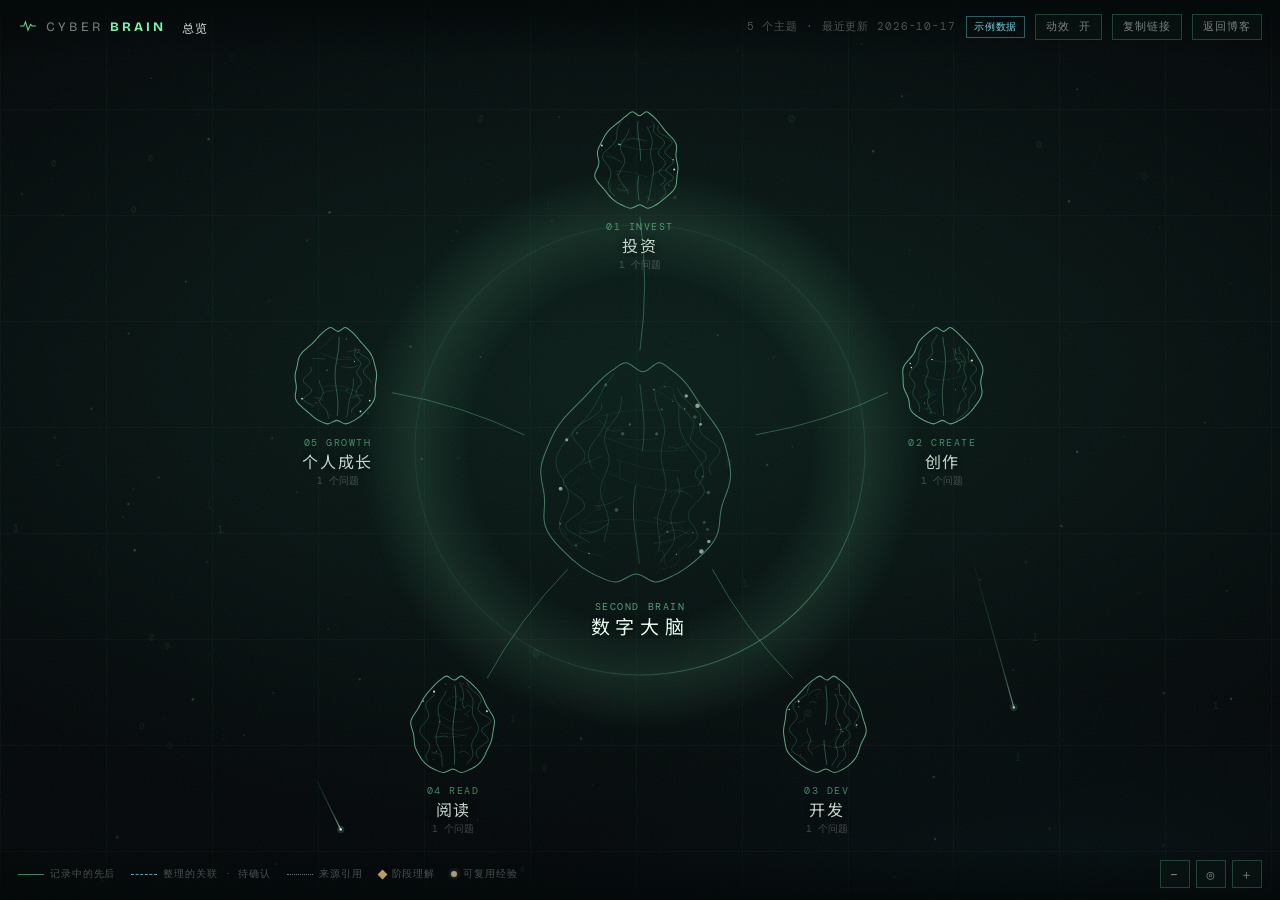
==== commit f975e2f0: "feat: add back-to-blog chip linking to personal blog Co-Authored-By: Claude Code <noreply@anthropic." ====
--- a/index.html
+++ b/index.html
@@ -32,6 +32,7 @@
         <span class="sample-hint" id="sample-hint" hidden>示例数据</span>
         <button type="button" class="chip" id="motion-toggle" aria-pressed="false">动效 开</button>
         <button type="button" class="chip" id="copy-link" aria-live="polite">复制链接</button>
+        <a href="https://aikevin.dpdns.org/" class="chip chip--blog">返回博客</a>
         <input
           type="text"
           class="copy-fallback"
--- a/src/styles.css
+++ b/src/styles.css
@@ -254,6 +254,10 @@
   outline: none;
 }
 
+.chip--blog {
+  text-decoration: none;
+}
+
 .chip--back {
   border-color: rgba(126, 242, 176, 0.42);
   color: var(--green);
@@ -452,6 +456,30 @@
 .edge.is-pulsing .edge-line,
 .edge.is-replay-flash .edge-line {
   animation: edgeFlash 0.9s ease-out 1;
+}
+
+/* 遮罩沿同一条曲线描出，保留底线原来的虚线和流光节奏。 */
+.edge.is-growing .edge-strokes {
+  mask: var(--edge-mask);
+}
+
+.edge-reveal {
+  fill: none;
+  stroke: #7ef2b0;
+  stroke-width: 24;
+  stroke-linecap: butt;
+}
+
+.edge.is-growing .edge-reveal {
+  stroke-dasharray: var(--edge-length, 1) var(--edge-length, 1);
+  stroke-dashoffset: var(--edge-length, 1);
+  animation: edgeGrow 300ms linear var(--grow-delay, 0ms) both;
+}
+
+@keyframes edgeGrow {
+  to {
+    stroke-dashoffset: 0;
+  }
 }
 
 @keyframes edgeFlow {
@@ -530,6 +558,7 @@
   pointer-events: auto;
   cursor: pointer;
   --brain: 1;
+  --breathe: 1;
   transition: opacity 0.2s ease;
 }
 
@@ -683,6 +712,32 @@
   color: var(--text-faint);
 }
 
+/* ------------------------------------------------------- zoom level detail */
+
+/* 缩放分级：远景只留主题名，中景出问题文字，近景出步骤文字。
+   只动透明度，光团本身不参与。已选路径、打开的浮框和定位到的节点带
+   is-lod-keep，它们的文字始终保留。 */
+.node-kicker,
+.node-title,
+.node-note {
+  transition: opacity 200ms ease;
+}
+
+.app.lod-far .node[data-type="idea"] .node-label > *,
+.app.lod-far .node[data-type="step"] .node-label > *,
+.app.lod-far .node[data-type="source"] .node-label > *,
+.app.lod-far .node[data-type="conclusion"] .node-label > *,
+.app.lod-mid .node[data-type="step"] .node-label > *,
+.app.lod-mid .node[data-type="source"] .node-label > *,
+.app.lod-mid .node[data-type="conclusion"] .node-label > * {
+  opacity: 0;
+}
+
+.app.lod-far .node.is-lod-keep .node-label > *,
+.app.lod-mid .node.is-lod-keep .node-label > * {
+  opacity: 1;
+}
+
 /* type-specific typography and brightness */
 
 .node[data-type="core"] .node-title {
@@ -746,6 +801,11 @@
   max-width: 124px;
 }
 
+/* 中心物体的亮度随最近步骤日期变化，再叠加慢呼吸。标签不受影响。 */
+.node[data-type="core"] .node-art {
+  opacity: calc(var(--brain) * var(--breathe));
+}
+
 .node[data-role="theme"] {
   --brain: 0.86;
 }
@@ -790,6 +850,22 @@
 .node.is-entering .node-art,
 .node.is-entering .node-label {
   opacity: 0;
+}
+
+/* 连线描完后，节点从 0.6 倍长到原大，200ms。 */
+.node.is-growing {
+  animation: nodeGrow 200ms ease-out var(--grow-delay, 0ms) both;
+}
+
+@keyframes nodeGrow {
+  from {
+    opacity: 0;
+    transform: translate3d(var(--x, 0px), var(--y, 0px), 0) translate(-50%, -50%) scale(0.6);
+  }
+  to {
+    opacity: 1;
+    transform: translate3d(var(--x, 0px), var(--y, 0px), 0) translate(-50%, -50%) scale(1);
+  }
 }
 
 .node.is-held .node-art,
@@ -987,17 +1063,26 @@
   /* 高度随内容走；上限是画布可用高度：视口减上下栏，再留上下各 10px（对应 popover.js 的 MARGIN）。
      超过上限才由 .popover-body 内部滚动，头部和按钮不跟着滚。 */
   max-height: calc(100dvh - var(--inset-top) - var(--inset-bottom) - 20px);
-  background: linear-gradient(180deg, rgba(8, 20, 18, 0.95) 0%, rgba(4, 12, 12, 0.95) 100%);
-  border: 1px solid rgba(126, 242, 176, 0.26);
+  /* 深色玻璃底：半透明让画布透出来，模糊把它挡在文字后面。
+     不支持 backdrop-filter 的浏览器退回不透明，否则文字会直接压在画布上。 */
+  background: rgba(8, 16, 15, 0.72);
+  border: 1px solid rgba(126, 242, 176, 0.15);
   border-radius: 3px;
   box-shadow: 0 20px 56px rgba(0, 0, 0, 0.6), inset 0 1px 0 rgba(126, 242, 176, 0.08);
-  backdrop-filter: blur(12px);
+  -webkit-backdrop-filter: blur(14px);
+  backdrop-filter: blur(14px);
   overflow: hidden;
   opacity: 0;
   transform-origin: top left;
   transition: opacity 0.2s ease;
 }
 
+@supports not ((backdrop-filter: blur(1px)) or (-webkit-backdrop-filter: blur(1px))) {
+  .popover {
+    background: rgb(8, 16, 15);
+  }
+}
+
 .popover.is-open {
   opacity: 1;
 }
@@ -1005,6 +1090,54 @@
 .popover.is-dragging {
   transition: none;
   box-shadow: 0 26px 60px rgba(0, 0, 0, 0.7);
+}
+
+/* 叠放阅读：从步骤浮框再进来源时，前一张缩成窄卡贴在当前浮框左侧，
+   最多三张，从左到右由旧到新。点窄卡回到那一张。 */
+.popover-stack {
+  position: fixed;
+  z-index: 89;
+  top: var(--stack-top, var(--inset-top));
+  left: var(--stack-left, 0px);
+  height: var(--stack-height, 240px);
+  display: flex;
+  flex-direction: row-reverse;
+  align-items: stretch;
+  gap: 4px;
+}
+
+.popover-stack[hidden] {
+  display: none;
+}
+
+.popover-stack-card {
+  width: 36px;
+  max-width: 48px;
+  padding: 10px 0;
+  border: 1px solid rgba(126, 242, 176, 0.26);
+  border-radius: 3px;
+  background: linear-gradient(180deg, rgba(8, 20, 18, 0.95) 0%, rgba(4, 12, 12, 0.95) 100%);
+  box-shadow: 0 12px 32px rgba(0, 0, 0, 0.5);
+  cursor: pointer;
+  overflow: hidden;
+}
+
+.popover-stack-card:hover,
+.popover-stack-card:focus-visible {
+  border-color: rgba(126, 242, 176, 0.6);
+  outline: none;
+}
+
+.popover-stack-title {
+  display: block;
+  margin: 0 auto;
+  writing-mode: vertical-rl;
+  max-height: 100%;
+  overflow: hidden;
+  font-size: var(--fs-small);
+  line-height: 1;
+  letter-spacing: 0.12em;
+  color: #eafff4;
 }
 
 .popover-handle {
@@ -1064,7 +1197,7 @@
   flex-wrap: wrap;
   padding: var(--space-2) var(--space-4) 0;
   font-family: var(--font-mono);
-  font-size: var(--fs-kicker);
+  font-size: var(--fs-body);
   letter-spacing: 0.1em;
   text-transform: uppercase;
   color: rgba(126, 242, 176, 0.68);
@@ -1103,7 +1236,7 @@
 
 .popover-hint {
   margin: 0 0 var(--space-2);
-  font-size: var(--fs-small);
+  font-size: var(--fs-body);
   line-height: 1.6;
   color: var(--text-faint);
 }
@@ -1117,7 +1250,7 @@
 .popover-sub {
   margin: var(--space-4) 0 var(--space-1);
   font-family: var(--font-mono);
-  font-size: var(--fs-kicker);
+  font-size: var(--fs-body);
   font-weight: 500;
   letter-spacing: 0.16em;
   text-transform: uppercase;
@@ -1154,14 +1287,14 @@
 }
 
 .popover-link span {
-  font-size: 12px;
+  font-size: var(--fs-body);
   line-height: 1.5;
   color: var(--text);
 }
 
 .popover-link small {
   font-family: var(--font-mono);
-  font-size: var(--fs-kicker);
+  font-size: var(--fs-body);
   color: var(--text-faint);
 }
 
@@ -1187,19 +1320,19 @@
   position: absolute;
   left: 0;
   font-family: var(--font-mono);
-  font-size: var(--fs-kicker);
+  font-size: var(--fs-body);
   color: rgba(126, 242, 176, 0.5);
 }
 
 .popover-evidence span {
-  font-size: 11.5px;
+  font-size: var(--fs-body);
   line-height: 1.5;
 }
 
 .popover-evidence small {
   flex: none;
   font-family: var(--font-mono);
-  font-size: 9px;
+  font-size: var(--fs-body);
   color: var(--text-faint);
 }
 
@@ -1215,7 +1348,7 @@
 
 .popover-raw {
   white-space: pre-wrap;
-  font-size: 12px;
+  font-size: var(--fs-body);
   line-height: 1.75;
   color: var(--text-dim);
   margin-bottom: 9px;
@@ -1236,7 +1369,7 @@
   background: rgba(12, 32, 26, 0.6);
   color: var(--green);
   font-family: var(--font-mono);
-  font-size: var(--fs-meta);
+  font-size: var(--fs-body);
   letter-spacing: 0.08em;
   cursor: pointer;
   transition: background 0.18s ease, border-color 0.18s ease;
@@ -1400,23 +1533,64 @@
   transition: none !important;
 }
 
+.app[data-motion="off"] .star.is-daily::after {
+  animation: none !important;
+  opacity: 0.72;
+  transform: scale(1);
+}
+
 .app[data-motion="off"] .node,
+.app[data-motion="off"] .node.is-growing,
 .app[data-motion="off"] .brain-spark,
 .app[data-motion="off"] .glyph-halo,
 .app[data-motion="off"] .node-art,
 .app[data-motion="off"] .node-label,
 .app[data-motion="off"] .edge,
+.app[data-motion="off"] .edge.is-growing .edge-reveal,
 .app[data-motion="off"] .edge-line,
 .app[data-motion="off"] .popover,
+.app[data-motion="off"] .popover-stack-card,
 .app[data-motion="off"] .intro-brain,
 .app[data-motion="off"] .intro-caption {
   animation: none !important;
   transition: none !important;
 }
 
+.app[data-motion="off"] .edge.is-growing .edge-reveal {
+  stroke-dasharray: none;
+  stroke-dashoffset: 0;
+}
+
+@media (prefers-reduced-motion: reduce) {
+  .edge.is-growing .edge-reveal {
+    stroke-dasharray: none;
+    stroke-dashoffset: 0;
+  }
+}
+
+.app[data-motion="off"] .node-kicker,
+.app[data-motion="off"] .node-title,
+.app[data-motion="off"] .node-note {
+  transition: none;
+}
+
+@media (prefers-reduced-motion: reduce) {
+  .node-kicker,
+  .node-title,
+  .node-note {
+    transition: none;
+  }
+}
+
 /* ------------------------------------------------------------- responsive */
 
 @media (max-width: 860px) {
+  .top-actions:has(> .chip--blog) {
+    max-width: calc(100% - 40px);
+    flex-wrap: wrap;
+    justify-content: flex-end;
+  }
+
   .status-line {
     display: none;
   }
@@ -1612,6 +1786,15 @@
   box-shadow: 0 0 7px rgba(246, 232, 198, 0.55);
 }
 
+/* 今日一星悬停时保持品牌绿，只放大，不被暖色盖掉。 */
+.star.is-daily:hover .star-glyph,
+.star.is-daily:focus-visible .star-glyph,
+.star.is-daily.is-hot .star-glyph,
+.star.is-daily.is-open .star-glyph {
+  background: var(--green);
+  box-shadow: 0 0 10px rgba(126, 242, 176, 0.72);
+}
+
 .star--pattern:hover .star-glyph,
 .star--pattern:focus-visible .star-glyph,
 .star--pattern.is-hot .star-glyph,
@@ -1619,6 +1802,49 @@
   background: rgba(250, 238, 210, 0.96);
   transform: translate(-50%, -50%) scale(1.5);
   box-shadow: 0 0 12px rgba(246, 232, 198, 0.6);
+}
+
+/* 今日一星：当天由日期种子选出的那条经验。
+   核心比普通经验星大一档，外面一圈柔和的品牌绿光晕，6 秒慢慢亮暗一次。
+   星点本身不位移、不闪，光晕也不会亮到盖过链条。 */
+.star.is-daily .star-glyph {
+  width: 5px;
+  height: 5px;
+  background: var(--green);
+  box-shadow: 0 0 8px rgba(126, 242, 176, 0.7);
+}
+
+.star.is-daily::after {
+  content: "";
+  position: absolute;
+  left: 50%;
+  top: 50%;
+  width: 26px;
+  height: 26px;
+  margin: -13px 0 0 -13px;
+  border-radius: 50%;
+  background: radial-gradient(
+    circle,
+    rgba(126, 242, 176, 0.28) 0%,
+    rgba(126, 242, 176, 0.1) 46%,
+    rgba(126, 242, 176, 0) 72%
+  );
+  box-shadow: 0 0 12px rgba(126, 242, 176, 0.28);
+  animation: dailyBreathe 6s ease-in-out infinite;
+  pointer-events: none;
+}
+
+@keyframes dailyBreathe {
+  0%,
+  100% {
+    opacity: 0.85;
+    transform: scale(0.92);
+  }
+
+  50% {
+    opacity: 0.45;
+    transform: scale(1.08);
+  }
 }
 
 .star:focus-visible {
@@ -1818,12 +2044,24 @@
     display: none;
   }
 
+  .star.is-daily::after {
+    animation: none !important;
+    opacity: 0.72;
+    transform: scale(1);
+  }
+
+  .node[data-type="core"] .node-art {
+    transition: none;
+  }
+
   .brain-spark,
   .glyph-halo,
   .intro-brain,
   .intro-caption,
   .edge.is-pulsing .edge-line,
-  .edge.is-replay-flash .edge-line {
+  .edge.is-replay-flash .edge-line,
+  .edge.is-growing .edge-reveal,
+  .node.is-growing {
     animation: none !important;
   }
 }
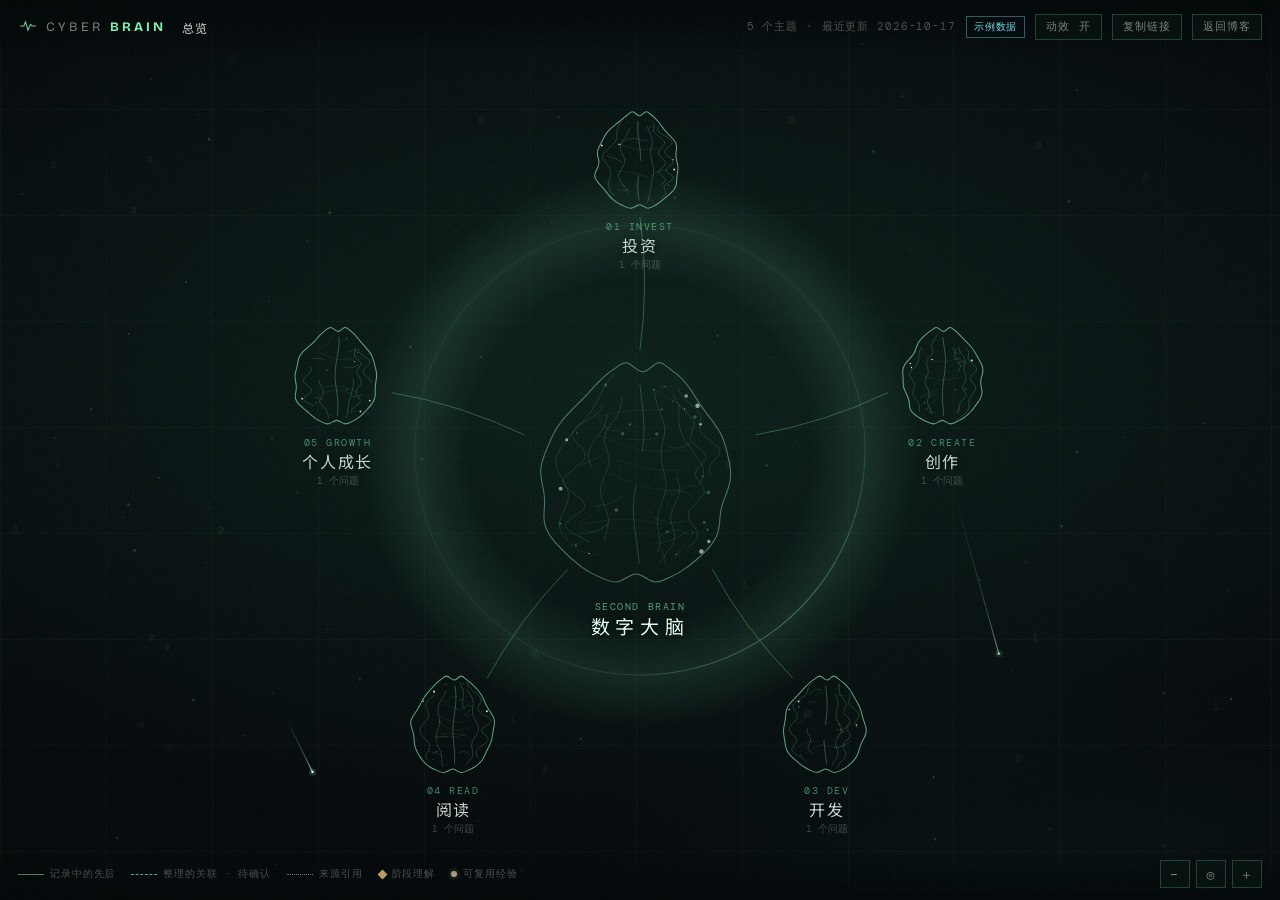
==== commit 53240597: "test: lock legend icon aria-hidden Co-Authored-By: Claude Code <noreply@anthropic.com>" ====
--- a/index.html
+++ b/index.html
@@ -82,10 +82,10 @@
 
     <footer class="bottom-bar">
       <div class="legend" aria-label="连线图例">
-        <span class="legend-item"><i class="legend-line legend-line--recorded"></i>记录中的先后</span>
-        <span class="legend-item"><i class="legend-line legend-line--inferred"></i>整理的关联 · 待确认</span>
-        <span class="legend-item"><i class="legend-line legend-line--source"></i>来源引用</span>
-        <span class="legend-item"><i class="legend-dot legend-dot--warm"></i>阶段理解</span>
+        <span class="legend-item"><i class="legend-line legend-line--recorded" aria-hidden="true"></i>记录中的先后</span>
+        <span class="legend-item"><i class="legend-line legend-line--inferred" aria-hidden="true"></i>整理的关联 · 待确认</span>
+        <span class="legend-item"><i class="legend-line legend-line--source" aria-hidden="true"></i>来源引用</span>
+        <span class="legend-item"><i class="legend-dot legend-dot--warm" aria-hidden="true"></i>阶段理解</span>
         <span class="legend-item"><i class="legend-star" aria-hidden="true"></i>可复用经验</span>
       </div>
       <div class="view-controls">
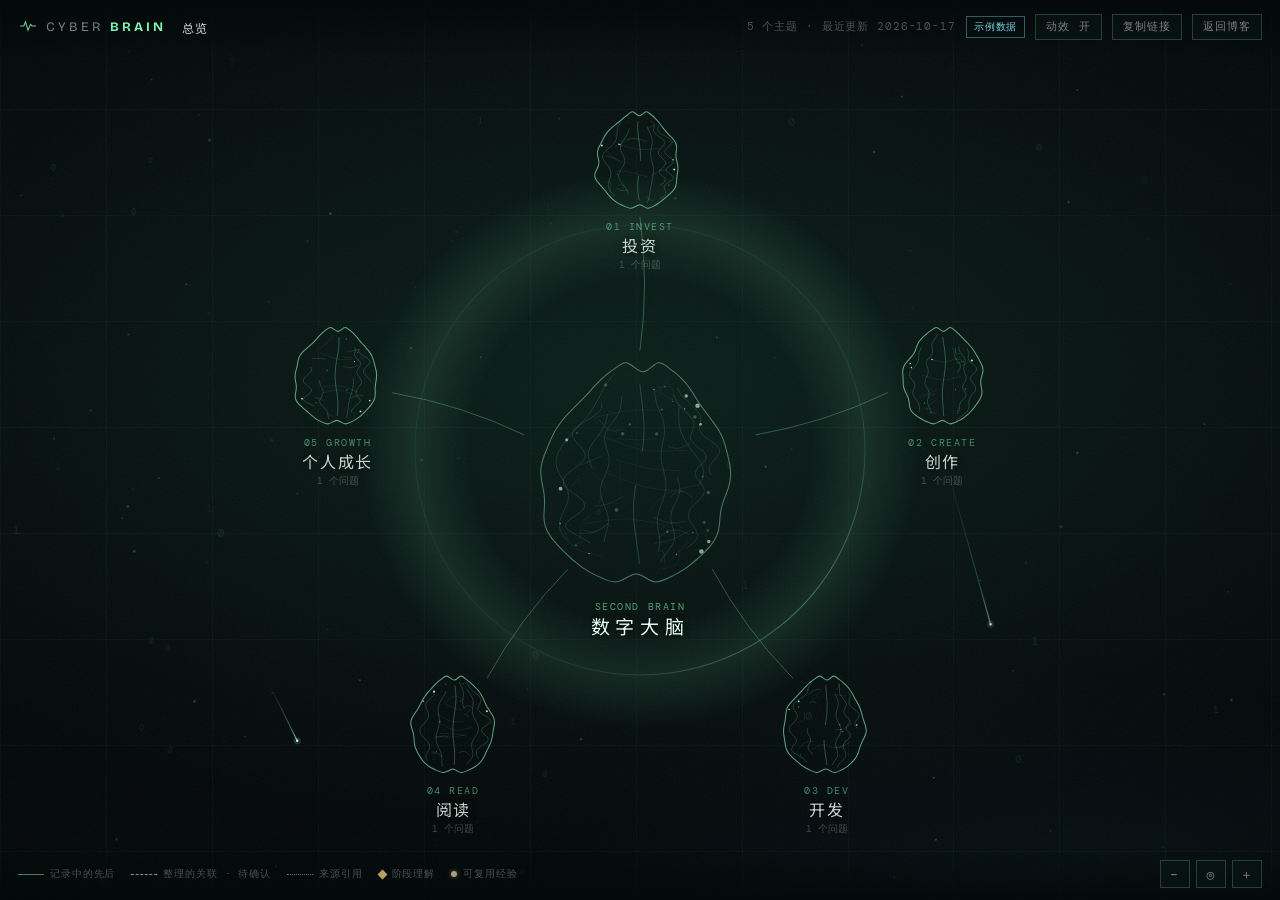
==== commit 766a1d21: "test: lock top/bottom bar aria-label Co-Authored-By: Claude Code <noreply@anthropic.com>" ====
--- a/index.html
+++ b/index.html
@@ -19,7 +19,7 @@
     <div class="grain" aria-hidden="true"></div>
     <div class="vignette" aria-hidden="true"></div>
 
-    <header class="top-bar">
+    <header class="top-bar" aria-label="顶栏">
       <div class="brand">
         <span class="brand-mark" aria-hidden="true">
           <svg viewBox="0 0 24 24"><path d="M3 12h4l2-5 3 10 3-7 2 2h4" /></svg>
@@ -80,7 +80,7 @@
       <div class="popover-actions" id="popover-actions"></div>
     </aside>
 
-    <footer class="bottom-bar">
+    <footer class="bottom-bar" aria-label="底栏">
       <div class="legend" aria-label="连线图例">
         <span class="legend-item"><i class="legend-line legend-line--recorded" aria-hidden="true"></i>记录中的先后</span>
         <span class="legend-item"><i class="legend-line legend-line--inferred" aria-hidden="true"></i>整理的关联 · 待确认</span>
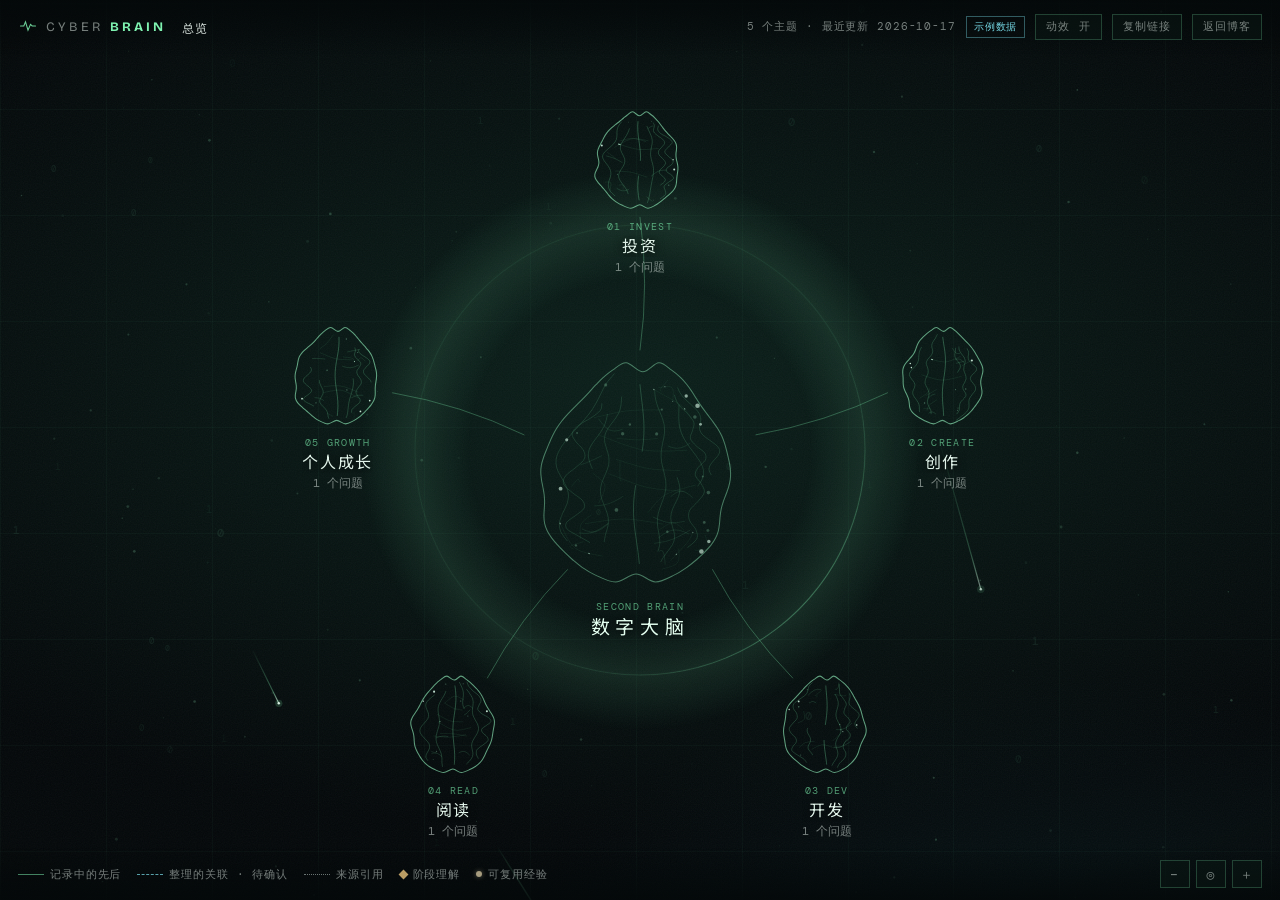
==== commit fd25a5ae: "feat(visual-v2): phase4 readable type and contrast Co-Authored-By: Claude Code <noreply@anthropic.co" ====
--- a/index.html
+++ b/index.html
@@ -82,11 +82,11 @@
 
     <footer class="bottom-bar" aria-label="底栏">
       <div class="legend" aria-label="连线图例">
-        <span class="legend-item"><i class="legend-line legend-line--recorded" aria-hidden="true"></i>记录中的先后</span>
-        <span class="legend-item"><i class="legend-line legend-line--inferred" aria-hidden="true"></i>整理的关联 · 待确认</span>
-        <span class="legend-item"><i class="legend-line legend-line--source" aria-hidden="true"></i>来源引用</span>
-        <span class="legend-item"><i class="legend-dot legend-dot--warm" aria-hidden="true"></i>阶段理解</span>
-        <span class="legend-item"><i class="legend-star" aria-hidden="true"></i>可复用经验</span>
+        <span class="legend-item" title="记录中的先后" tabindex="0"><i class="legend-line legend-line--recorded" aria-hidden="true"></i><span class="legend-text">记录中的先后</span></span>
+        <span class="legend-item" title="整理的关联 · 待确认" tabindex="0"><i class="legend-line legend-line--inferred" aria-hidden="true"></i><span class="legend-text">整理的关联 · 待确认</span></span>
+        <span class="legend-item" title="来源引用" tabindex="0"><i class="legend-line legend-line--source" aria-hidden="true"></i><span class="legend-text">来源引用</span></span>
+        <span class="legend-item" title="阶段理解" tabindex="0"><i class="legend-dot legend-dot--warm" aria-hidden="true"></i><span class="legend-text">阶段理解</span></span>
+        <span class="legend-item" title="可复用经验" tabindex="0"><i class="legend-star" aria-hidden="true"></i><span class="legend-text">可复用经验</span></span>
       </div>
       <div class="view-controls">
         <button type="button" class="chip chip--icon" id="zoom-out" aria-label="缩小">−</button>
@@ -110,5 +110,17 @@
   <script src="./private-data/thoughts.js"></script>
   <script src="./private-data/lessons.js"></script>
   <script type="module" src="./src/main.js"></script>
+  <script type="module">
+    // 状态行收起后，末级面包屑仍提供完整状态说明。
+    const breadcrumb = document.getElementById("breadcrumb");
+    const status = document.getElementById("status-line");
+    const syncStatusTitle = () => {
+      const current = breadcrumb.querySelector(".is-current");
+      if (current) current.title = `${current.textContent} · ${status.textContent}`;
+    };
+    new MutationObserver(syncStatusTitle).observe(breadcrumb, { childList: true });
+    new MutationObserver(syncStatusTitle).observe(status, { childList: true, subtree: true, characterData: true });
+    syncStatusTitle();
+  </script>
 </body>
 </html>
--- a/src/styles.css
+++ b/src/styles.css
@@ -196,7 +196,7 @@
   font-family: var(--font-cjk);
   font-size: 12px;
   letter-spacing: 0.04em;
-  color: var(--text-faint);
+  color: var(--text-dim);
   cursor: pointer;
   white-space: nowrap;
   transition: color 0.18s ease;
@@ -224,7 +224,7 @@
 }
 
 .status-line {
-  color: var(--text-faint);
+  color: var(--text-dim);
   font-size: var(--fs-meta);
 }
 
@@ -302,8 +302,8 @@
   display: flex;
   align-items: center;
   gap: var(--space-5);
-  color: var(--text-faint);
-  font-size: 10px;
+  color: var(--text-dim);
+  font-size: var(--fs-legend);
   flex-wrap: wrap;
 }
 
@@ -619,7 +619,7 @@
   background: rgba(5, 16, 18, 0.9);
   color: rgba(158, 234, 244, 0.9);
   font-family: var(--font-mono);
-  font-size: 8.5px;
+  font-size: 9px;
   line-height: 11px;
   text-align: center;
   pointer-events: none;
@@ -635,7 +635,7 @@
   text-align: center;
   pointer-events: auto;
   cursor: pointer;
-  opacity: var(--brain);
+  opacity: 1;
   transition: opacity 0.3s ease;
 }
 
@@ -689,7 +689,7 @@
   font-family: var(--font-mono);
   font-size: var(--fs-kicker);
   line-height: 1.2;
-  letter-spacing: 0.16em;
+  letter-spacing: 0.14em;
   text-transform: uppercase;
   color: rgba(126, 242, 176, 0.62);
 }
@@ -708,8 +708,8 @@
 
 .node-note {
   font-family: var(--font-mono);
-  font-size: var(--fs-kicker);
-  color: var(--text-faint);
+  font-size: var(--fs-label-min);
+  color: var(--text-dim);
 }
 
 /* ------------------------------------------------------- zoom level detail */
@@ -723,7 +723,7 @@
   transition: opacity 200ms ease;
 }
 
-.app.lod-far .node[data-type="idea"] .node-label > *,
+.app.lod-far .node[data-type="idea"]:not([data-role="idea"]) .node-label > *,
 .app.lod-far .node[data-type="step"] .node-label > *,
 .app.lod-far .node[data-type="source"] .node-label > *,
 .app.lod-far .node[data-type="conclusion"] .node-label > *,
@@ -738,6 +738,13 @@
   opacity: 1;
 }
 
+.app.lod-far .node[data-role="idea"] .node-title {
+  display: block;
+  white-space: nowrap;
+  text-overflow: ellipsis;
+  max-width: 10em;
+}
+
 /* type-specific typography and brightness */
 
 .node[data-type="core"] .node-title {
@@ -760,7 +767,7 @@
 }
 
 .node[data-type="step"] .node-title {
-  font-size: var(--fs-body);
+  font-size: var(--fs-step);
   max-width: 158px;
 }
 
@@ -770,7 +777,7 @@
 }
 
 .node[data-type="source"] .node-title {
-  font-size: 11.5px;
+  font-size: var(--fs-label-min);
   max-width: 140px;
 }
 
@@ -796,7 +803,8 @@
 
 .node[data-role="theme-away"] .node-title,
 .node[data-role="idea-away"] .node-title {
-  font-size: 12px;
+  color: var(--text-dim);
+  font-size: var(--fs-label-min);
   letter-spacing: 0.04em;
   max-width: 124px;
 }
@@ -1134,7 +1142,7 @@
   writing-mode: vertical-rl;
   max-height: 100%;
   overflow: hidden;
-  font-size: var(--fs-small);
+  font-size: var(--fs-label-min);
   line-height: 1;
   letter-spacing: 0.12em;
   color: #eafff4;
@@ -1238,7 +1246,7 @@
   margin: 0 0 var(--space-2);
   font-size: var(--fs-body);
   line-height: 1.6;
-  color: var(--text-faint);
+  color: var(--text-dim);
 }
 
 .popover-hint--pending {
@@ -1252,7 +1260,7 @@
   font-family: var(--font-mono);
   font-size: var(--fs-body);
   font-weight: 500;
-  letter-spacing: 0.16em;
+  letter-spacing: 0.14em;
   text-transform: uppercase;
   color: rgba(126, 242, 176, 0.6);
 }
@@ -1295,7 +1303,7 @@
 .popover-link small {
   font-family: var(--font-mono);
   font-size: var(--fs-body);
-  color: var(--text-faint);
+  color: var(--text-dim);
 }
 
 .popover-evidence {
@@ -1333,7 +1341,7 @@
   flex: none;
   font-family: var(--font-mono);
   font-size: var(--fs-body);
-  color: var(--text-faint);
+  color: var(--text-dim);
 }
 
 .popover-quote {
@@ -1473,7 +1481,7 @@
   font-family: var(--font-mono);
   font-size: 10px;
   letter-spacing: 0.3em;
-  color: var(--text-faint);
+  color: var(--text-dim);
   animation: introFade 1.4s ease forwards 1.1s;
   opacity: 0;
 }
@@ -1607,7 +1615,7 @@
 
   .legend {
     gap: var(--space-3);
-    font-size: 9px;
+    font-size: var(--fs-legend);
   }
 
   .legend-line {
@@ -1649,14 +1657,14 @@
 }
 
 @media (max-width: 480px) {
-  .legend-item:nth-child(n + 3) {
-    display: none;
+  .legend {
+    gap: var(--space-2);
   }
 }
 
 @media (max-height: 620px) {
-  .legend-item:nth-child(n + 3) {
-    display: none;
+  .legend {
+    gap: var(--space-2);
   }
 
   .popover-text,
@@ -1987,7 +1995,7 @@
 .verdict-flag span {
   font-family: var(--font-mono);
   font-size: var(--fs-kicker);
-  letter-spacing: 0.16em;
+  letter-spacing: 0.14em;
   color: rgba(158, 234, 244, 0.72);
 }
 
@@ -2075,3 +2083,68 @@
   background-image: url("data:image/svg+xml;utf8,<svg xmlns='http://www.w3.org/2000/svg' width='140' height='140'><filter id='n'><feTurbulence type='fractalNoise' baseFrequency='0.85' numOctaves='2' stitchTiles='stitch'/></filter><rect width='100%' height='100%' filter='url(%23n)'/></svg>");
   background-size: 140px 140px;
 }
+
+/* 顶栏让状态文字承担收缩，操作入口保持完整，最多两行。 */
+.top-actions {
+  flex: 0 1 auto;
+  min-width: 0;
+}
+.top-actions > .chip {
+  flex: none;
+}
+.status-line {
+  min-width: 0;
+  max-width: 18vw;
+  overflow: hidden;
+  text-overflow: ellipsis;
+}
+.crumb {
+  min-width: 0;
+  overflow: hidden;
+  text-overflow: ellipsis;
+  flex-shrink: 1;
+}
+.crumb.is-current {
+  flex-shrink: 0;
+  max-width: 60%;
+}
+@media (max-width: 1100px) {
+  .brand-text {
+    display: none;
+  }
+  .breadcrumb > :nth-last-child(n + 4) {
+    display: none;
+  }
+  .status-line {
+    display: none;
+  }
+}
+@media (max-width: 860px) {
+  .top-bar {
+    flex-wrap: wrap;
+  }
+  .breadcrumb {
+    flex-basis: calc(100% - 40px);
+  }
+  .top-actions:has(> .chip--blog) {
+    margin-left: auto;
+    max-width: 100%;
+    flex-wrap: nowrap;
+    gap: var(--space-1);
+  }
+  .legend {
+    flex-wrap: nowrap;
+  }
+  .legend-text {
+    position: absolute;
+    width: 1px;
+    height: 1px;
+    overflow: hidden;
+    clip-path: inset(50%);
+  }
+  .legend-item {
+    min-width: 20px;
+    min-height: 28px;
+    justify-content: center;
+  }
+}
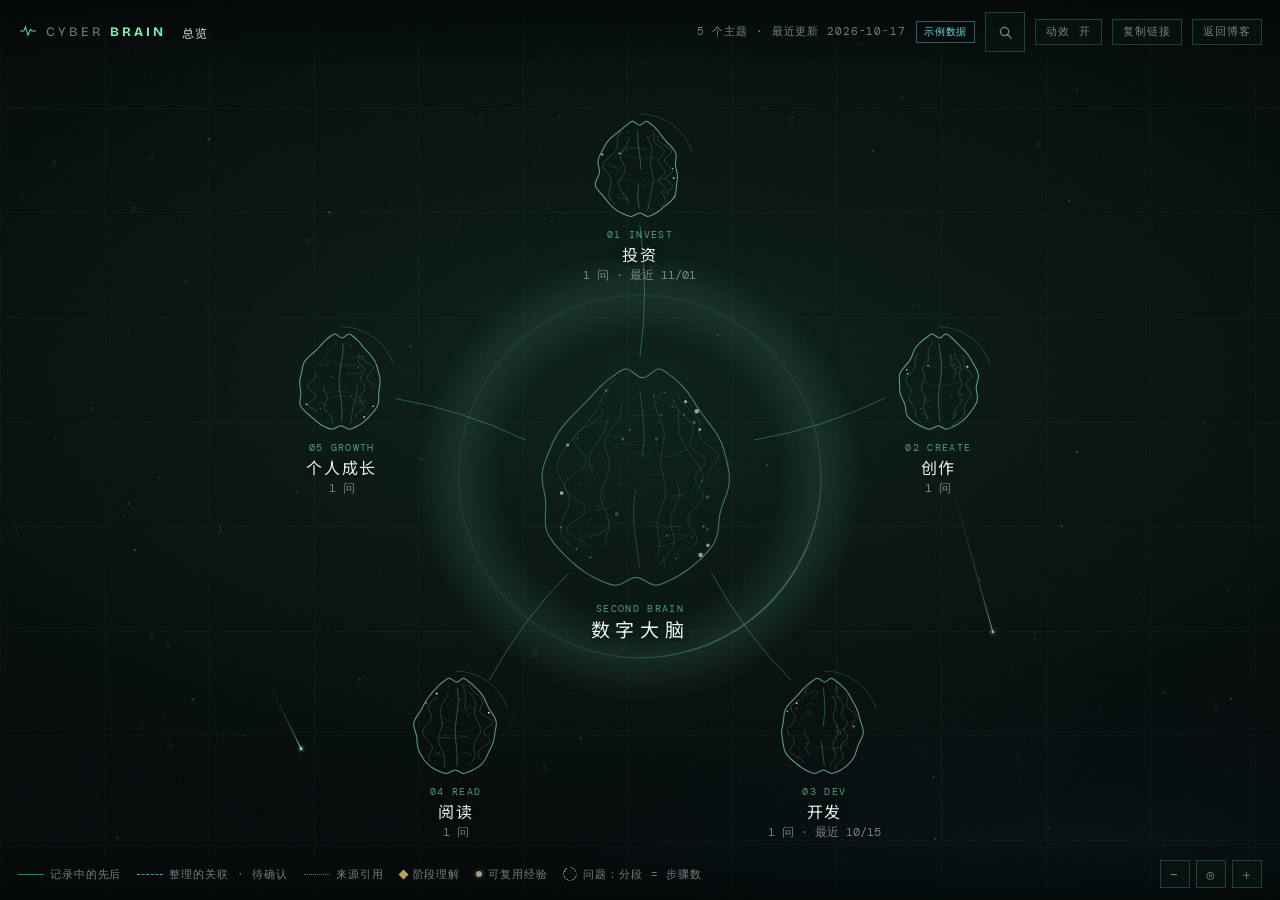
==== commit 9dccc0f9: "feat(visual-v2): add phase seven search and canvas navigation Add local search, offscreen cues, main" ====
--- a/index.html
+++ b/index.html
@@ -30,6 +30,18 @@
       <div class="top-actions">
         <span class="status-line" id="status-line"></span>
         <span class="sample-hint" id="sample-hint" hidden>示例数据</span>
+        <button
+          type="button"
+          class="chip chip--icon chip--search"
+          id="search-open"
+          aria-label="搜索"
+          title="搜索（/ 或 Ctrl/⌘ K）"
+        >
+          <svg viewBox="0 0 16 16" aria-hidden="true">
+            <circle cx="7" cy="7" r="4.4" />
+            <path d="M10.4 10.4 14 14" />
+          </svg>
+        </button>
         <button type="button" class="chip" id="motion-toggle" aria-pressed="false">动效 开</button>
         <button type="button" class="chip" id="copy-link" aria-live="polite">复制链接</button>
         <a href="https://aikevin.dpdns.org/" class="chip chip--blog">返回博客</a>
@@ -68,6 +80,9 @@
       <div class="nodes" id="nodes" role="group" aria-label="大脑、问题与思考步骤"></div>
     </main>
 
+    <div class="offscreen-cues" id="offscreen-cues" role="group" aria-label="画面外节点"></div>
+    <div class="hover-preview" id="hover-preview" hidden aria-hidden="true"></div>
+
     <aside class="popover" id="popover" hidden tabindex="-1" role="dialog" aria-labelledby="popover-title">
       <header class="popover-handle" id="popover-handle">
         <h2 class="popover-title" id="popover-title"></h2>
@@ -95,8 +110,28 @@
       </div>
     </footer>
 
-    <div class="intro" id="intro-overlay" hidden>
-      <svg class="intro-brain" id="intro-brain" viewBox="-110 -110 220 220" aria-hidden="true"></svg>
+    <div class="help-layer" id="help-layer" hidden>
+      <div class="help-panel" role="dialog" aria-modal="true" aria-labelledby="help-title">
+        <header class="help-head">
+          <h2 class="help-title" id="help-title">快捷键</h2>
+          <button type="button" class="popover-close" id="help-close" aria-label="关闭快捷键说明">
+            <svg viewBox="0 0 12 12" aria-hidden="true"><path d="M1 1 L11 11 M11 1 L1 11" /></svg>
+          </button>
+        </header>
+        <dl class="help-list">
+          <div><dt><kbd>/</kbd> <span>或</span> <kbd>Ctrl/⌘ K</kbd></dt><dd>搜索主题、问题、步骤和来源</dd></div>
+          <div><dt><kbd>←</kbd> <kbd>→</kbd><span class="help-portrait">竖屏 <kbd>↑</kbd> <kbd>↓</kbd></span></dt><dd>沿问题主线移动，浮框跟随</dd></div>
+          <div><dt><kbd>Home</kbd> <kbd>End</kbd></dt><dd>跳到起点 / 当前理解</dd></div>
+          <div><dt><kbd>F</kbd></dt><dd>聚焦当前问题路径</dd></div>
+          <div><dt><kbd>+</kbd> <kbd>-</kbd> <kbd>0</kbd></dt><dd>放大 / 缩小 / 复位</dd></div>
+          <div><dt><kbd>Esc</kbd></dt><dd>关闭搜索、浮框或返回上一层</dd></div>
+          <div><dt><kbd>?</kbd></dt><dd>打开这份说明</dd></div>
+        </dl>
+        <p class="help-foot">输入框聚焦时不会触发画布快捷键。</p>
+      </div>
+    </div>
+
+    <div class="intro" id="intro-overlay" hidden>      <svg class="intro-brain" id="intro-brain" viewBox="-110 -110 220 220" aria-hidden="true"></svg>
       <div class="intro-caption" aria-hidden="true">
         <span class="intro-line">SYSTEM / PERSONAL NEURAL SPACE</span>
         <strong>CYBER <em>BRAIN</em></strong>
--- a/src/styles.css
+++ b/src/styles.css
@@ -339,6 +339,25 @@
   background: rgba(232, 195, 122, 0.8);
 }
 
+/* 第六期图例：问题刻度环 —— 分段 = 步骤数，金色末段 = 已有阶段理解。 */
+.legend-ring {
+  width: 14px;
+  height: 14px;
+  border-radius: 50%;
+  background: conic-gradient(
+    var(--green-soft) 0 78deg,
+    transparent 78deg 90deg,
+    var(--green-soft) 90deg 168deg,
+    transparent 168deg 180deg,
+    var(--green-soft) 180deg 258deg,
+    transparent 258deg 270deg,
+    rgba(232, 195, 122, 0.85) 270deg 330deg,
+    transparent 330deg 360deg
+  );
+  mask: radial-gradient(circle, transparent 58%, #000 60%);
+  -webkit-mask: radial-gradient(circle, transparent 58%, #000 60%);
+}
+
 .view-controls {
   display: flex;
   gap: var(--space-1);
@@ -426,7 +445,7 @@
 }
 
 .edge.is-dim {
-  opacity: 0.26;
+  opacity: 0.35;
 }
 
 .edge.is-active .edge-line {
@@ -999,6 +1018,74 @@
   stroke: rgba(126, 242, 176, 0.62);
   stroke-width: 1.1px;
 }
+
+/* 第六期：末段暖金 = 已有阶段理解；待确认用同色虚线，不只靠颜色区分。 */
+.glyph-ring--warm,
+.glyph-ring--pending {
+  stroke: rgba(236, 203, 140, 0.8);
+}
+
+.glyph-ring--pending {
+  stroke-dasharray: 5 7;
+}
+
+/* 7 天内有更新：圆心呼吸亮点，亮度复用 coreBrightness 的 --fresh-level。 */
+.glyph-fresh {
+  fill: var(--green);
+  animation: glyph-breathe 6s ease-in-out infinite;
+}
+
+@keyframes glyph-breathe {
+  0%,
+  100% {
+    opacity: calc(var(--fresh-level, 0.9) * 0.45);
+  }
+  50% {
+    opacity: calc(var(--fresh-level, 0.9) * 0.9);
+  }
+}
+
+/* 超过 30 天未更新：问题整体降到 0.75，不改选中态的描边亮度。 */
+.node[data-faded="true"] .node-art {
+  opacity: 0.75;
+}
+
+/* 最新一步：细亮外环，与“当前选中”（填充变亮）区分。 */
+.glyph-newest {
+  fill: none;
+  stroke: rgba(198, 253, 221, 0.8);
+  stroke-width: 1px;
+  stroke-dasharray: 3 5;
+}
+
+/* 主题活跃弧：弧长 = 问题占比，亮度 = 最近记录新旧（--arc-bright）。 */
+.glyph-arc {
+  fill: none;
+  stroke: rgba(126, 242, 176, 0.5);
+  stroke-width: 1px;
+  opacity: calc(var(--arc-bright, 0.55) * 0.85);
+}
+
+/* 主线时间轴：极淡的日期轴与间隔标注，点与回放时间条同序。 */
+.timeline-line {
+  stroke: rgba(126, 242, 176, 0.18);
+  stroke-width: 1px;
+}
+
+.timeline-dot {
+  fill: rgba(126, 242, 176, 0.35);
+}
+
+.timeline-dot.is-selected {
+  fill: var(--green);
+}
+
+.timeline-gap {
+  fill: rgba(205, 226, 232, 0.55);
+  font-size: 10px;
+  text-anchor: middle;
+}
+
 
 .glyph-spike {
   fill: none;
@@ -1547,6 +1634,11 @@
   transform: scale(1);
 }
 
+.app[data-motion="off"] .glyph-fresh {
+  animation: none !important;
+  opacity: calc(var(--fresh-level, 0.9) * 0.7);
+}
+
 .app[data-motion="off"] .node,
 .app[data-motion="off"] .node.is-growing,
 .app[data-motion="off"] .brain-spark,
@@ -2047,6 +2139,7 @@
 }
 
 @media (prefers-reduced-motion: reduce) {
+  .stars { transition: none; }
   .brain-pulse,
   .edge-flow {
     display: none;
@@ -2148,3 +2241,364 @@
     justify-content: center;
   }
 }
+
+/* Phase 5: quiet network context and single-line peripheral entries. */
+.network-orbit {
+  fill: none;
+  stroke: rgba(126, 242, 176, 0.07);
+  stroke-width: 1;
+  stroke-dasharray: 3 12;
+  pointer-events: none;
+}
+.node[data-role="core-away"] .node-title { font-size: 12px; }
+.node[data-role="idea-away"] .node-title {
+  display: block;
+  max-width: 132px;
+  white-space: nowrap;
+  overflow: hidden;
+  text-overflow: ellipsis;
+}
+
+.stars { transition: opacity 1s linear; }
+.app[data-motion="off"] .stars { transition: none; }
+
+
+.edge--recorded { --edge-color: rgba(160, 243, 199, 0.5); }
+.edge--recorded.is-active { --edge-color: rgba(205, 255, 226, 0.82); }
+.edge--inferred { --edge-color: var(--cool-soft); }
+.edge--inferred.is-active { --edge-color: rgba(158, 234, 244, 0.9); }
+.edge--source .edge-line,
+.edge--source.is-active .edge-line { stroke: var(--cool-soft); }
+
+/* Phase 7: search, offscreen cues, hover preview and shortcut help. All of
+   these overlay the canvas; none of them scroll the page. */
+.chip--search {
+  display: inline-grid;
+  place-items: center;
+  min-width: 40px;
+  min-height: 40px;
+}
+
+.chip--search svg {
+  width: 15px;
+  height: 15px;
+  fill: none;
+  stroke: currentColor;
+  stroke-width: 1.4;
+  stroke-linecap: round;
+}
+
+.search-layer {
+  position: absolute;
+  inset: 0;
+  z-index: 90;
+  display: flex;
+  justify-content: center;
+  align-items: flex-start;
+  padding: calc(var(--inset-top) + 18px) 16px 16px;
+  background: rgba(2, 6, 7, 0.28);
+}
+
+.search-layer[hidden] { display: none; }
+
+.search-panel {
+  width: min(520px, 100%);
+  max-height: min(62dvh, 460px);
+  display: flex;
+  flex-direction: column;
+  overflow: hidden;
+  border: 1px solid rgba(126, 242, 176, 0.22);
+  border-radius: 4px;
+  background: rgba(8, 16, 15, 0.82);
+  box-shadow: 0 24px 60px rgba(0, 0, 0, 0.55);
+  -webkit-backdrop-filter: blur(14px);
+  backdrop-filter: blur(14px);
+}
+
+.search-field {
+  display: flex;
+  align-items: center;
+  gap: 10px;
+  min-height: 48px;
+  padding: 0 12px;
+  border-bottom: 1px solid rgba(126, 242, 176, 0.14);
+}
+
+.search-field-icon {
+  color: var(--green);
+  font-size: 18px;
+  line-height: 1;
+}
+
+.search-input {
+  flex: 1;
+  min-width: 0;
+  height: 44px;
+  border: 0;
+  background: transparent;
+  color: var(--text);
+  font-family: var(--font-cjk);
+  font-size: 15px;
+  letter-spacing: 0.02em;
+}
+
+.search-input:focus { outline: none; }
+
+.search-esc {
+  padding: 2px 6px;
+  border: 1px solid rgba(126, 242, 176, 0.24);
+  border-radius: 3px;
+  color: var(--text-dim);
+  font-family: var(--font-mono);
+  font-size: 10px;
+}
+
+.search-results {
+  margin: 0;
+  padding: 6px;
+  list-style: none;
+  overflow: auto;
+}
+
+.search-result {
+  display: grid;
+  grid-template-columns: 22px minmax(0, 1fr);
+  gap: 8px;
+  align-items: start;
+  width: 100%;
+  min-height: 40px;
+  padding: 8px 10px;
+  border: 0;
+  border-radius: 3px;
+  background: transparent;
+  color: inherit;
+  text-align: left;
+  cursor: pointer;
+}
+
+.search-result.is-active,
+.search-result:hover,
+.search-result:focus-visible {
+  background: rgba(126, 242, 176, 0.1);
+  outline: none;
+}
+
+.search-result-icon {
+  color: var(--green);
+  font-size: 14px;
+  line-height: 1.4;
+}
+
+.search-result-body {
+  display: flex;
+  flex-direction: column;
+  min-width: 0;
+  gap: 2px;
+}
+
+.search-result-title {
+  color: var(--text);
+  font-family: var(--font-cjk);
+  font-size: 14px;
+  line-height: 1.35;
+}
+
+.search-result-path,
+.search-result-snippet,
+.search-empty,
+.search-foot {
+  color: var(--text-dim);
+  font-size: 12px;
+  line-height: 1.45;
+}
+
+.search-result-snippet {
+  overflow: hidden;
+  white-space: nowrap;
+  text-overflow: ellipsis;
+}
+
+.search-empty,
+.search-foot { margin: 0; padding: 10px 16px; }
+
+.search-foot {
+  border-top: 1px solid rgba(126, 242, 176, 0.1);
+  font-family: var(--font-mono);
+  font-size: 10px;
+  letter-spacing: 0.06em;
+}
+
+.offscreen-cues {
+  position: absolute;
+  inset: 0;
+  z-index: 70;
+  pointer-events: none;
+}
+
+.offscreen-cue {
+  position: absolute;
+  z-index: 1;
+  min-width: 40px;
+  min-height: 40px;
+  max-width: 132px;
+  padding: 6px 10px;
+  border: 1px solid rgba(126, 242, 176, 0.34);
+  border-radius: 999px;
+  background: rgba(6, 16, 15, 0.88);
+  color: var(--green);
+  font-family: var(--font-cjk);
+  font-size: 12px;
+  line-height: 1;
+  white-space: nowrap;
+  overflow: hidden;
+  text-overflow: ellipsis;
+  cursor: pointer;
+  pointer-events: auto;
+  transform: translate(-50%, -50%);
+}
+
+.offscreen-cue:focus-visible {
+  outline: 1px solid var(--green);
+  outline-offset: 2px;
+}
+
+.hover-preview {
+  position: absolute;
+  z-index: 75;
+  width: min(260px, calc(100vw - 32px));
+  padding: 10px 12px;
+  border: 1px solid rgba(126, 242, 176, 0.16);
+  border-radius: 3px;
+  background: rgba(8, 16, 15, 0.9);
+  pointer-events: none;
+}
+
+.hover-preview[hidden] { display: none; }
+
+.hover-preview-title,
+.hover-preview-summary,
+.hover-preview-meta { margin: 0; }
+
+.hover-preview-title {
+  color: var(--text);
+  font-family: var(--font-cjk);
+  font-size: 14px;
+  line-height: 1.4;
+}
+
+.hover-preview-summary {
+  margin-top: 4px;
+  color: var(--text-dim);
+  font-size: 12px;
+  line-height: 1.5;
+}
+
+.hover-preview-meta {
+  margin-top: 6px;
+  color: var(--green);
+  font-family: var(--font-mono);
+  font-size: 11px;
+  letter-spacing: 0.04em;
+}
+
+.help-layer {
+  position: absolute;
+  inset: 0;
+  z-index: 90;
+  display: grid;
+  place-items: center;
+  padding: 16px;
+  background: rgba(2, 6, 7, 0.38);
+}
+
+.help-layer[hidden] { display: none; }
+
+.help-panel {
+  width: min(420px, 100%);
+  padding: 16px 18px 14px;
+  border: 1px solid rgba(126, 242, 176, 0.2);
+  border-radius: 4px;
+  background: rgba(8, 16, 15, 0.9);
+  box-shadow: 0 20px 50px rgba(0, 0, 0, 0.5);
+}
+
+.help-head {
+  display: flex;
+  align-items: center;
+  justify-content: space-between;
+  margin-bottom: 8px;
+}
+
+.help-title {
+  margin: 0;
+  color: var(--text);
+  font-family: var(--font-cjk);
+  font-size: 16px;
+  font-weight: 500;
+}
+
+.help-list {
+  display: flex;
+  flex-direction: column;
+  gap: 8px;
+  margin: 0;
+}
+
+.help-list div {
+  display: grid;
+  grid-template-columns: minmax(120px, 0.7fr) 1fr;
+  gap: 12px;
+  align-items: center;
+  min-height: 40px;
+}
+
+.help-list dt,
+.help-list dd { margin: 0; }
+
+.help-list dt {
+  color: var(--green);
+  font-family: var(--font-mono);
+  font-size: 12px;
+}
+
+.help-list dd {
+  color: var(--text);
+  font-family: var(--font-cjk);
+  font-size: 13px;
+  line-height: 1.4;
+}
+
+.help-list kbd {
+  padding: 1px 5px;
+  border: 1px solid rgba(126, 242, 176, 0.28);
+  border-radius: 3px;
+}
+
+.help-portrait {
+  display: none;
+  margin-left: 6px;
+  color: var(--text-dim);
+}
+
+.help-foot {
+  margin: 10px 0 0;
+  color: var(--text-dim);
+  font-size: 12px;
+}
+
+@media (max-aspect-ratio: 10 / 11) {
+  .help-portrait { display: inline; }
+}
+
+.popover-btn--step { min-height: 40px; }
+
+.popover-btn:disabled {
+  opacity: 0.4;
+  cursor: default;
+}
+
+.app[data-motion="off"] .offscreen-cue,
+.app[data-motion="off"] .search-panel,
+.app[data-motion="off"] .help-panel {
+  transition: none;
+}
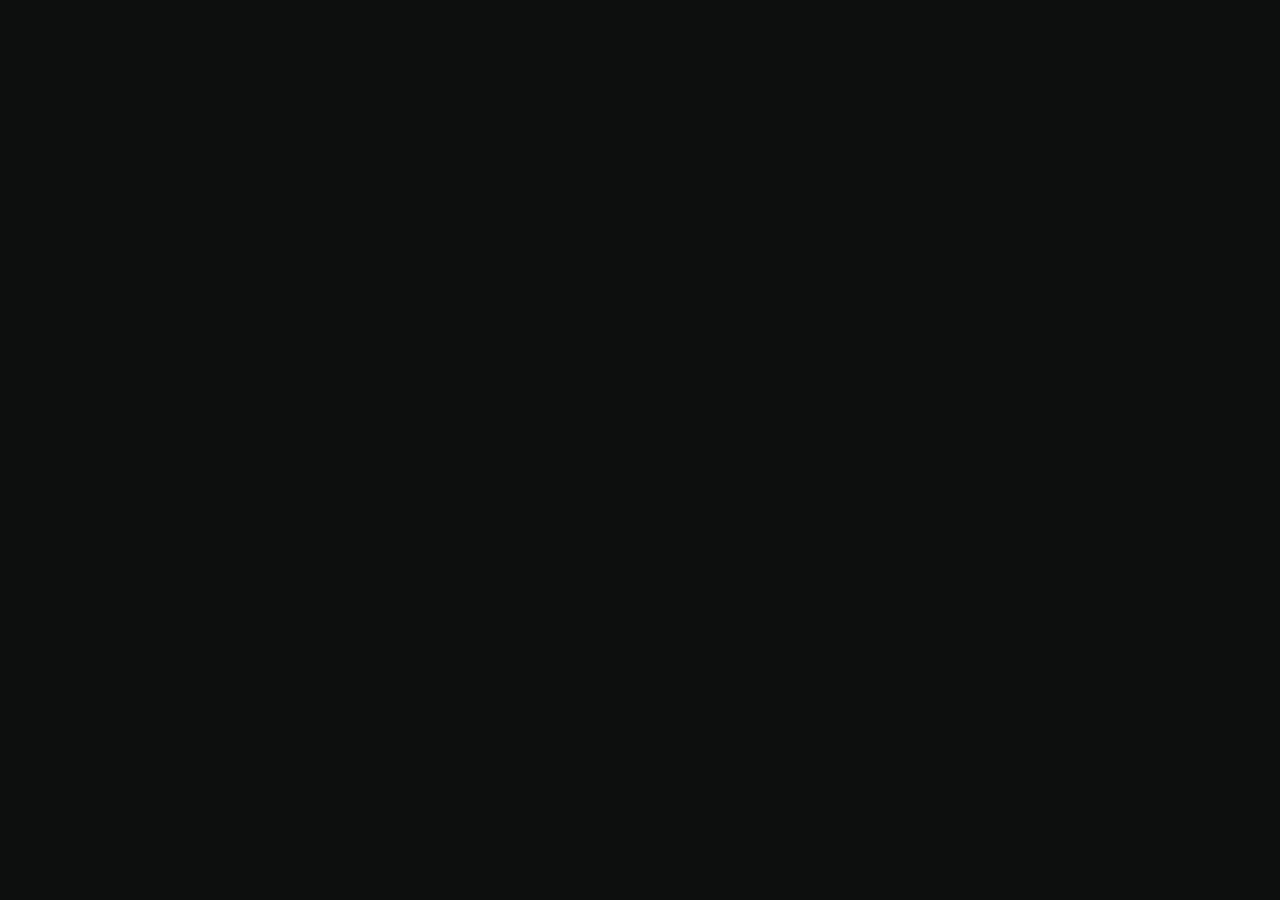
==== commit 0abc5d9c: "feat(v3): establish document skeleton and visual tokens Co-Authored-By: Claude Code <noreply@anthrop" ====
--- a/index.html
+++ b/index.html
@@ -1,161 +1,36 @@
 <!DOCTYPE html>
-<html lang="zh-CN">
+<html lang="zh-CN" data-theme="dark" data-motion="on">
 <head>
   <meta charset="UTF-8" />
-  <meta name="viewport" content="width=device-width, initial-scale=1, viewport-fit=cover, maximum-scale=1" />
-  <title>Cyber 第二大脑 · 神经网络视图</title>
+  <meta name="viewport" content="width=device-width, initial-scale=1, viewport-fit=cover" />
+  <title>赛博第二大脑</title>
   <link rel="preconnect" href="https://fonts.googleapis.com" />
   <link rel="preconnect" href="https://fonts.gstatic.com" crossorigin />
-  <link
-    href="https://fonts.googleapis.com/css2?family=Bricolage+Grotesque:opsz,wght@12..96,400;12..96,600;12..96,700&family=DM+Mono:wght@400;500&family=Noto+Sans+SC:wght@300;400;500&family=Noto+Serif+SC:wght@500;600&display=swap"
-    rel="stylesheet"
-  />
-  <link rel="stylesheet" href="./src/styles.css" />
+  <link rel="stylesheet" href="https://fonts.googleapis.com/css2?family=Geist:wght@400;500;600&family=Geist+Mono:wght@400;500&family=Newsreader:opsz,wght@6..72,400;6..72,600&family=Noto+Serif+SC:wght@400;600&display=swap" />
+  <link rel="stylesheet" href="./src/styles/tokens.css" />
+  <link rel="stylesheet" href="./src/styles/base.css" />
+  <link rel="stylesheet" href="./src/styles/shell.css" />
+  <link rel="stylesheet" href="./src/styles/components.css" />
+  <link rel="stylesheet" href="./src/styles/pages.css" />
+  <link rel="stylesheet" href="./src/styles/atlas.css" />
 </head>
 <body>
-  <div id="app" class="app" data-motion="on">
-    <canvas id="bg-canvas" class="bg-canvas" aria-hidden="true"></canvas>
-    <canvas id="meteor-canvas" class="meteor-canvas" aria-hidden="true"></canvas>
-    <div class="grain" aria-hidden="true"></div>
-    <div class="vignette" aria-hidden="true"></div>
-
-    <header class="top-bar" aria-label="顶栏">
-      <div class="brand">
-        <span class="brand-mark" aria-hidden="true">
-          <svg viewBox="0 0 24 24"><path d="M3 12h4l2-5 3 10 3-7 2 2h4" /></svg>
-        </span>
-        <span class="brand-text">CYBER <b>BRAIN</b></span>
-      </div>
-      <nav class="breadcrumb" id="breadcrumb" aria-label="层级"></nav>
-      <div class="top-actions">
-        <span class="status-line" id="status-line"></span>
-        <span class="sample-hint" id="sample-hint" hidden>示例数据</span>
-        <button
-          type="button"
-          class="chip chip--icon chip--search"
-          id="search-open"
-          aria-label="搜索"
-          title="搜索（/ 或 Ctrl/⌘ K）"
-        >
-          <svg viewBox="0 0 16 16" aria-hidden="true">
-            <circle cx="7" cy="7" r="4.4" />
-            <path d="M10.4 10.4 14 14" />
-          </svg>
-        </button>
-        <button type="button" class="chip" id="motion-toggle" aria-pressed="false">动效 开</button>
-        <button type="button" class="chip" id="copy-link" aria-live="polite">复制链接</button>
-        <a href="https://aikevin.dpdns.org/" class="chip chip--blog">返回博客</a>
-        <input
-          type="text"
-          class="copy-fallback"
-          id="copy-fallback"
-          readonly
-          hidden
-          aria-label="当前视角链接，可手动复制"
-        />
-        <button type="button" class="chip chip--back" id="back-btn" hidden>返回上层</button>
-      </div>
-    </header>
-
-    <main class="stage" id="stage" aria-label="思考图谱画布">
-      <div class="stars" id="stars" role="group" aria-label="天秤座：行为模式与可复用经验">
-        <svg class="constellation-lines" aria-hidden="true"></svg>
-      </div>
-      <svg class="edges" id="edges" aria-hidden="true">
-        <defs>
-          <marker id="arrow-recorded" markerWidth="7" markerHeight="7" refX="5.6" refY="3" orient="auto">
-            <path d="M0,0 L6,3 L0,6 Z" />
-          </marker>
-          <marker id="arrow-inferred" markerWidth="7" markerHeight="7" refX="5.6" refY="3" orient="auto">
-            <path d="M0,0 L6,3 L0,6 Z" />
-          </marker>
-          <marker id="arrow-warm" markerWidth="7" markerHeight="7" refX="5.6" refY="3" orient="auto">
-            <path d="M0,0 L6,3 L0,6 Z" />
-          </marker>
-        </defs>
-        <g id="edge-group"></g>
-        <path id="popover-connector-path" class="popover-connector" />
-      </svg>
-      <div class="edge-tags" id="edge-tags" aria-hidden="true"></div>
-      <div class="nodes" id="nodes" role="group" aria-label="大脑、问题与思考步骤"></div>
-    </main>
-
-    <div class="offscreen-cues" id="offscreen-cues" role="group" aria-label="画面外节点"></div>
-    <div class="hover-preview" id="hover-preview" hidden aria-hidden="true"></div>
-
-    <aside class="popover" id="popover" hidden tabindex="-1" role="dialog" aria-labelledby="popover-title">
-      <header class="popover-handle" id="popover-handle">
-        <h2 class="popover-title" id="popover-title"></h2>
-        <button type="button" class="popover-close" id="popover-close" aria-label="关闭浮框">
-          <svg viewBox="0 0 12 12" aria-hidden="true"><path d="M1 1 L11 11 M11 1 L1 11" /></svg>
-        </button>
-      </header>
-      <div class="popover-kicker" id="popover-kicker"></div>
-      <div class="popover-body" id="popover-body"></div>
-      <div class="popover-actions" id="popover-actions"></div>
-    </aside>
-
-    <footer class="bottom-bar" aria-label="底栏">
-      <div class="legend" aria-label="连线图例">
-        <span class="legend-item" title="记录中的先后" tabindex="0"><i class="legend-line legend-line--recorded" aria-hidden="true"></i><span class="legend-text">记录中的先后</span></span>
-        <span class="legend-item" title="整理的关联 · 待确认" tabindex="0"><i class="legend-line legend-line--inferred" aria-hidden="true"></i><span class="legend-text">整理的关联 · 待确认</span></span>
-        <span class="legend-item" title="来源引用" tabindex="0"><i class="legend-line legend-line--source" aria-hidden="true"></i><span class="legend-text">来源引用</span></span>
-        <span class="legend-item" title="阶段理解" tabindex="0"><i class="legend-dot legend-dot--warm" aria-hidden="true"></i><span class="legend-text">阶段理解</span></span>
-        <span class="legend-item" title="可复用经验" tabindex="0"><i class="legend-star" aria-hidden="true"></i><span class="legend-text">可复用经验</span></span>
-      </div>
-      <div class="view-controls">
-        <button type="button" class="chip chip--icon" id="zoom-out" aria-label="缩小">−</button>
-        <button type="button" class="chip chip--icon" id="zoom-reset" aria-label="复位视图">◎</button>
-        <button type="button" class="chip chip--icon" id="zoom-in" aria-label="放大">＋</button>
-      </div>
-    </footer>
-
-    <div class="help-layer" id="help-layer" hidden>
-      <div class="help-panel" role="dialog" aria-modal="true" aria-labelledby="help-title">
-        <header class="help-head">
-          <h2 class="help-title" id="help-title">快捷键</h2>
-          <button type="button" class="popover-close" id="help-close" aria-label="关闭快捷键说明">
-            <svg viewBox="0 0 12 12" aria-hidden="true"><path d="M1 1 L11 11 M11 1 L1 11" /></svg>
-          </button>
-        </header>
-        <dl class="help-list">
-          <div><dt><kbd>/</kbd> <span>或</span> <kbd>Ctrl/⌘ K</kbd></dt><dd>搜索主题、问题、步骤和来源</dd></div>
-          <div><dt><kbd>←</kbd> <kbd>→</kbd><span class="help-portrait">竖屏 <kbd>↑</kbd> <kbd>↓</kbd></span></dt><dd>沿问题主线移动，浮框跟随</dd></div>
-          <div><dt><kbd>Home</kbd> <kbd>End</kbd></dt><dd>跳到起点 / 当前理解</dd></div>
-          <div><dt><kbd>F</kbd></dt><dd>聚焦当前问题路径</dd></div>
-          <div><dt><kbd>+</kbd> <kbd>-</kbd> <kbd>0</kbd></dt><dd>放大 / 缩小 / 复位</dd></div>
-          <div><dt><kbd>Esc</kbd></dt><dd>关闭搜索、浮框或返回上一层</dd></div>
-          <div><dt><kbd>?</kbd></dt><dd>打开这份说明</dd></div>
-        </dl>
-        <p class="help-foot">输入框聚焦时不会触发画布快捷键。</p>
-      </div>
+  <a class="skip-link" href="#main">跳到正文</a>
+  <div class="app" id="app">
+    <nav class="sidebar" id="sidebar" aria-label="主导航"></nav>
+    <div class="workspace">
+      <header class="topbar" id="topbar" aria-label="顶栏"></header>
+      <main class="main" id="main" tabindex="-1"></main>
     </div>
-
-    <div class="intro" id="intro-overlay" hidden>      <svg class="intro-brain" id="intro-brain" viewBox="-110 -110 220 220" aria-hidden="true"></svg>
-      <div class="intro-caption" aria-hidden="true">
-        <span class="intro-line">SYSTEM / PERSONAL NEURAL SPACE</span>
-        <strong>CYBER <em>BRAIN</em></strong>
-        <span class="intro-sub">0 1 0 1 · 你的记录正在成形</span>
-      </div>
-      <button type="button" class="intro-skip" id="intro-skip">跳过开场</button>
-    </div>
+    <aside class="evidence" id="evidence" aria-label="证据"></aside>
+    <nav class="tabbar" id="tabbar" aria-label="底部导航"></nav>
   </div>
+  <div id="overlay-root"></div>
+  <div class="toast-region" id="toasts" role="status" aria-live="polite"></div>
 
   <script src="./private-data/flomo.js"></script>
   <script src="./private-data/thoughts.js"></script>
   <script src="./private-data/lessons.js"></script>
   <script type="module" src="./src/main.js"></script>
-  <script type="module">
-    // 状态行收起后，末级面包屑仍提供完整状态说明。
-    const breadcrumb = document.getElementById("breadcrumb");
-    const status = document.getElementById("status-line");
-    const syncStatusTitle = () => {
-      const current = breadcrumb.querySelector(".is-current");
-      if (current) current.title = `${current.textContent} · ${status.textContent}`;
-    };
-    new MutationObserver(syncStatusTitle).observe(breadcrumb, { childList: true });
-    new MutationObserver(syncStatusTitle).observe(status, { childList: true, subtree: true, characterData: true });
-    syncStatusTitle();
-  </script>
 </body>
 </html>
--- a/src/styles/tokens.css
+++ b/src/styles/tokens.css
@@ -0,0 +1,88 @@
+:root,
+[data-theme="dark"] {
+  --bg: #0d0f0e;
+  --surface: #151817;
+  --surface-2: #1b1f1d;
+  --line: #242927;
+  --line-strong: #353c39;
+  --text: #e7e9e6;
+  --text-2: #a3a9a5;
+  --text-3: #7d847f;
+  --accent: #4cc38a;
+  --accent-ink: #0d0f0e;
+  --accent-soft: rgba(76, 195, 138, 0.14);
+  --gold: #e0b45c;
+  --gold-soft: rgba(224, 180, 92, 0.14);
+  --doubt: #8ea2c6;
+  --doubt-soft: rgba(142, 162, 198, 0.14);
+  --seal: #e0694f;
+  --phase-see: #79a6dc;
+  --phase-think: #b09cd8;
+  --phase-do: #4cc38a;
+  --phase-learn: #e0b45c;
+  --focus: #9fe3c0;
+  --shadow-pop: 0 12px 32px rgba(0, 0, 0, 0.45);
+  color-scheme: dark;
+}
+
+[data-theme="light"] {
+  --bg: #f7f4ee;
+  --surface: #fffdf9;
+  --surface-2: #f0ece4;
+  --line: #e4ded3;
+  --line-strong: #cfc7b9;
+  --text: #1f1d1a;
+  --text-2: #5f5a52;
+  --text-3: #6f685d;
+  --accent: #1b7a51;
+  --accent-ink: #ffffff;
+  --accent-soft: rgba(27, 122, 81, 0.1);
+  --gold: #8a610b;
+  --gold-soft: rgba(138, 97, 11, 0.1);
+  --doubt: #4a6290;
+  --doubt-soft: rgba(74, 98, 144, 0.1);
+  --seal: #b23f2a;
+  --phase-see: #33669f;
+  --phase-think: #6e53a8;
+  --phase-do: #1b7a51;
+  --phase-learn: #8a610b;
+  --focus: #1b7a51;
+  --shadow-pop: 0 12px 32px rgba(60, 45, 20, 0.14);
+  color-scheme: light;
+}
+
+/* 回望页固定配色，不随主题变化 */
+.atlas {
+  --sky: #06080f;
+  --star-new: #cfe3ff;
+  --star-mid: #f4ecd8;
+  --star-old: #f0b46a;
+  --sky-text: rgba(231, 233, 230, 0.7);
+}
+
+:root {
+  --font-ui: "Geist", "PingFang SC", "Noto Sans SC", "Microsoft YaHei", system-ui, sans-serif;
+  --font-read: "Newsreader", "Noto Serif SC", "Songti SC", "STSong", "SimSun", serif;
+  --font-mono: "Geist Mono", ui-monospace, "SF Mono", Menlo, monospace;
+
+  --fs-11: 11px; --fs-12: 12px; --fs-13: 13px; --fs-14: 14px; --fs-15: 15px;
+  --fs-16: 16px; --fs-17: 17px; --fs-19: 19px; --fs-22: 22px; --fs-24: 24px;
+  --fs-30: 30px; --fs-34: 34px; --fs-40: 40px;
+
+  --sp-1: 4px; --sp-2: 8px; --sp-3: 12px; --sp-4: 16px; --sp-5: 24px;
+  --sp-6: 32px; --sp-7: 48px; --sp-8: 64px;
+
+  --radius: 6px;
+  --radius-lg: 10px;
+
+  --dur-1: 120ms; --dur-2: 180ms; --dur-3: 260ms;
+  --ease: cubic-bezier(0.2, 0.7, 0.2, 1);
+
+  --sidebar-w: 248px;
+  --evidence-w: 320px;
+  --topbar-h: 52px;
+  --tabbar-h: 56px;
+  --read-measure: 34em;
+}
+
+[data-motion="off"] { --dur-1: 0ms; --dur-2: 0ms; --dur-3: 0ms; }
--- a/src/styles/base.css
+++ b/src/styles/base.css
@@ -0,0 +1,125 @@
+*,
+*::before,
+*::after {
+  box-sizing: border-box;
+}
+
+html {
+  background: var(--bg);
+  color: var(--text);
+  font-family: var(--font-ui);
+  font-size: var(--fs-14);
+  line-height: 1.5;
+  -webkit-text-size-adjust: 100%;
+}
+
+body, h1, h2, h3, p, ol, ul, blockquote, figure {
+  margin: 0;
+}
+
+body {
+  min-width: 0;
+  min-height: 100vh;
+  text-align: start;
+}
+
+button, input, textarea, select {
+  font: inherit;
+  color: inherit;
+}
+
+button {
+  cursor: pointer;
+  font-weight: 500;
+}
+
+button:disabled {
+  cursor: default;
+}
+
+a {
+  color: inherit;
+  text-underline-offset: 0.2em;
+}
+
+a:hover {
+  color: var(--accent);
+}
+
+img, svg, canvas {
+  display: block;
+  max-width: 100%;
+}
+
+[hidden] {
+  display: none !important;
+}
+
+h1 {
+  font-family: var(--font-read);
+  font-size: var(--fs-30);
+  font-weight: 600;
+  line-height: 1.35;
+  letter-spacing: 0.01em;
+  overflow-wrap: anywhere;
+}
+
+h2 {
+  color: var(--text-2);
+  font-size: var(--fs-13);
+  font-weight: 600;
+  line-height: 1.4;
+  letter-spacing: 0.04em;
+}
+
+p, blockquote {
+  font-family: var(--font-read);
+  font-size: var(--fs-17);
+  line-height: 1.85;
+  overflow-wrap: anywhere;
+}
+
+code, kbd, time {
+  font-family: var(--font-mono);
+  font-size: var(--fs-12);
+  font-variant-numeric: tabular-nums;
+}
+
+:focus-visible {
+  outline: 2px solid var(--focus);
+  outline-offset: 2px;
+}
+
+.visually-hidden {
+  position: absolute;
+  width: 1px;
+  height: 1px;
+  padding: 0;
+  margin: -1px;
+  overflow: hidden;
+  clip-path: inset(50%);
+  white-space: nowrap;
+  border: 0;
+}
+
+.skip-link {
+  position: fixed;
+  z-index: 100;
+  top: var(--sp-3);
+  left: var(--sp-3);
+  padding: var(--sp-3) var(--sp-4);
+  background: var(--surface);
+  color: var(--text);
+  border: 1px solid var(--line-strong);
+  border-radius: var(--radius);
+  transform: translateY(calc(-100% - var(--sp-4)));
+}
+
+.skip-link:focus {
+  transform: translateY(0);
+}
+
+@media (width < 640px) {
+  h1 { font-size: var(--fs-24); }
+  p, blockquote { font-size: var(--fs-16); }
+}
--- a/src/styles/shell.css
+++ b/src/styles/shell.css
@@ -0,0 +1 @@
+/* 后续阶段实现。 */
--- a/src/styles/components.css
+++ b/src/styles/components.css
@@ -0,0 +1 @@
+/* 后续阶段实现。 */
--- a/src/styles/pages.css
+++ b/src/styles/pages.css
@@ -0,0 +1 @@
+/* 后续阶段实现。 */
--- a/src/styles/atlas.css
+++ b/src/styles/atlas.css
@@ -0,0 +1 @@
+/* 后续阶段实现。 */
